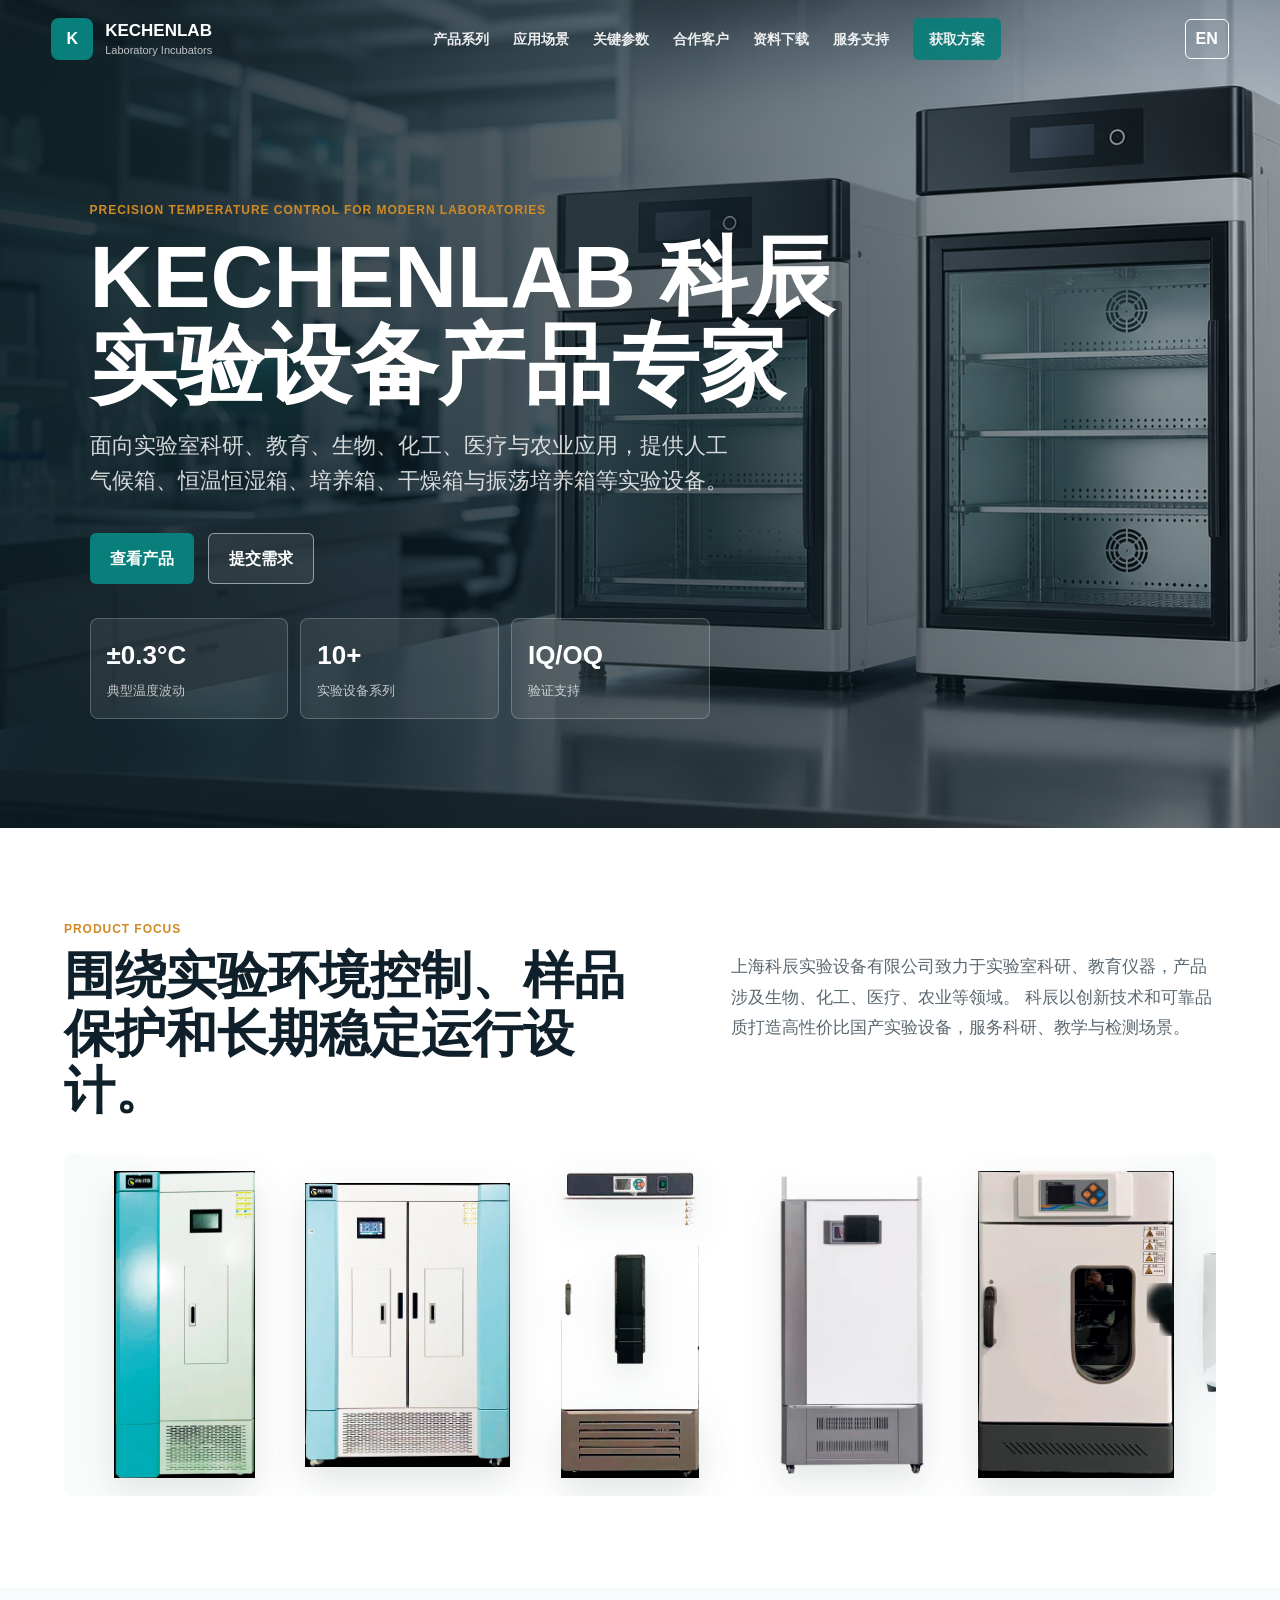
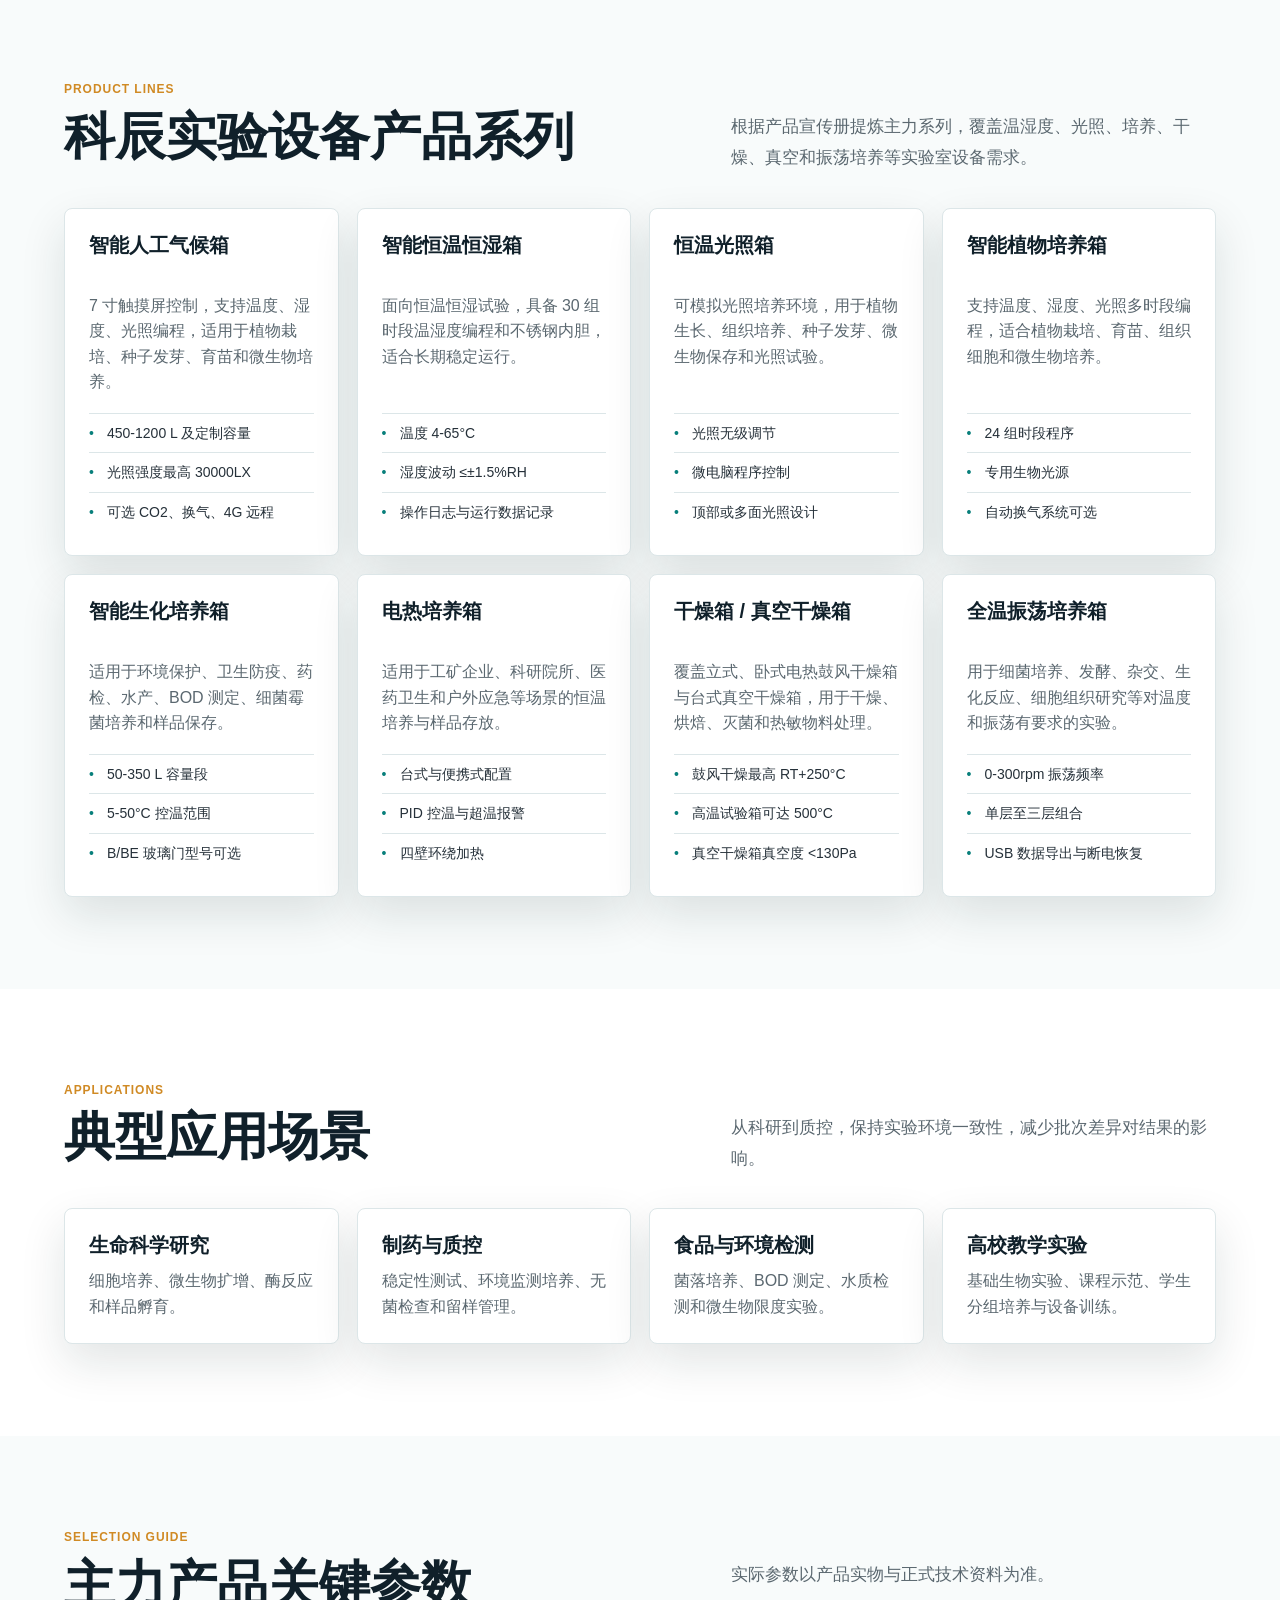
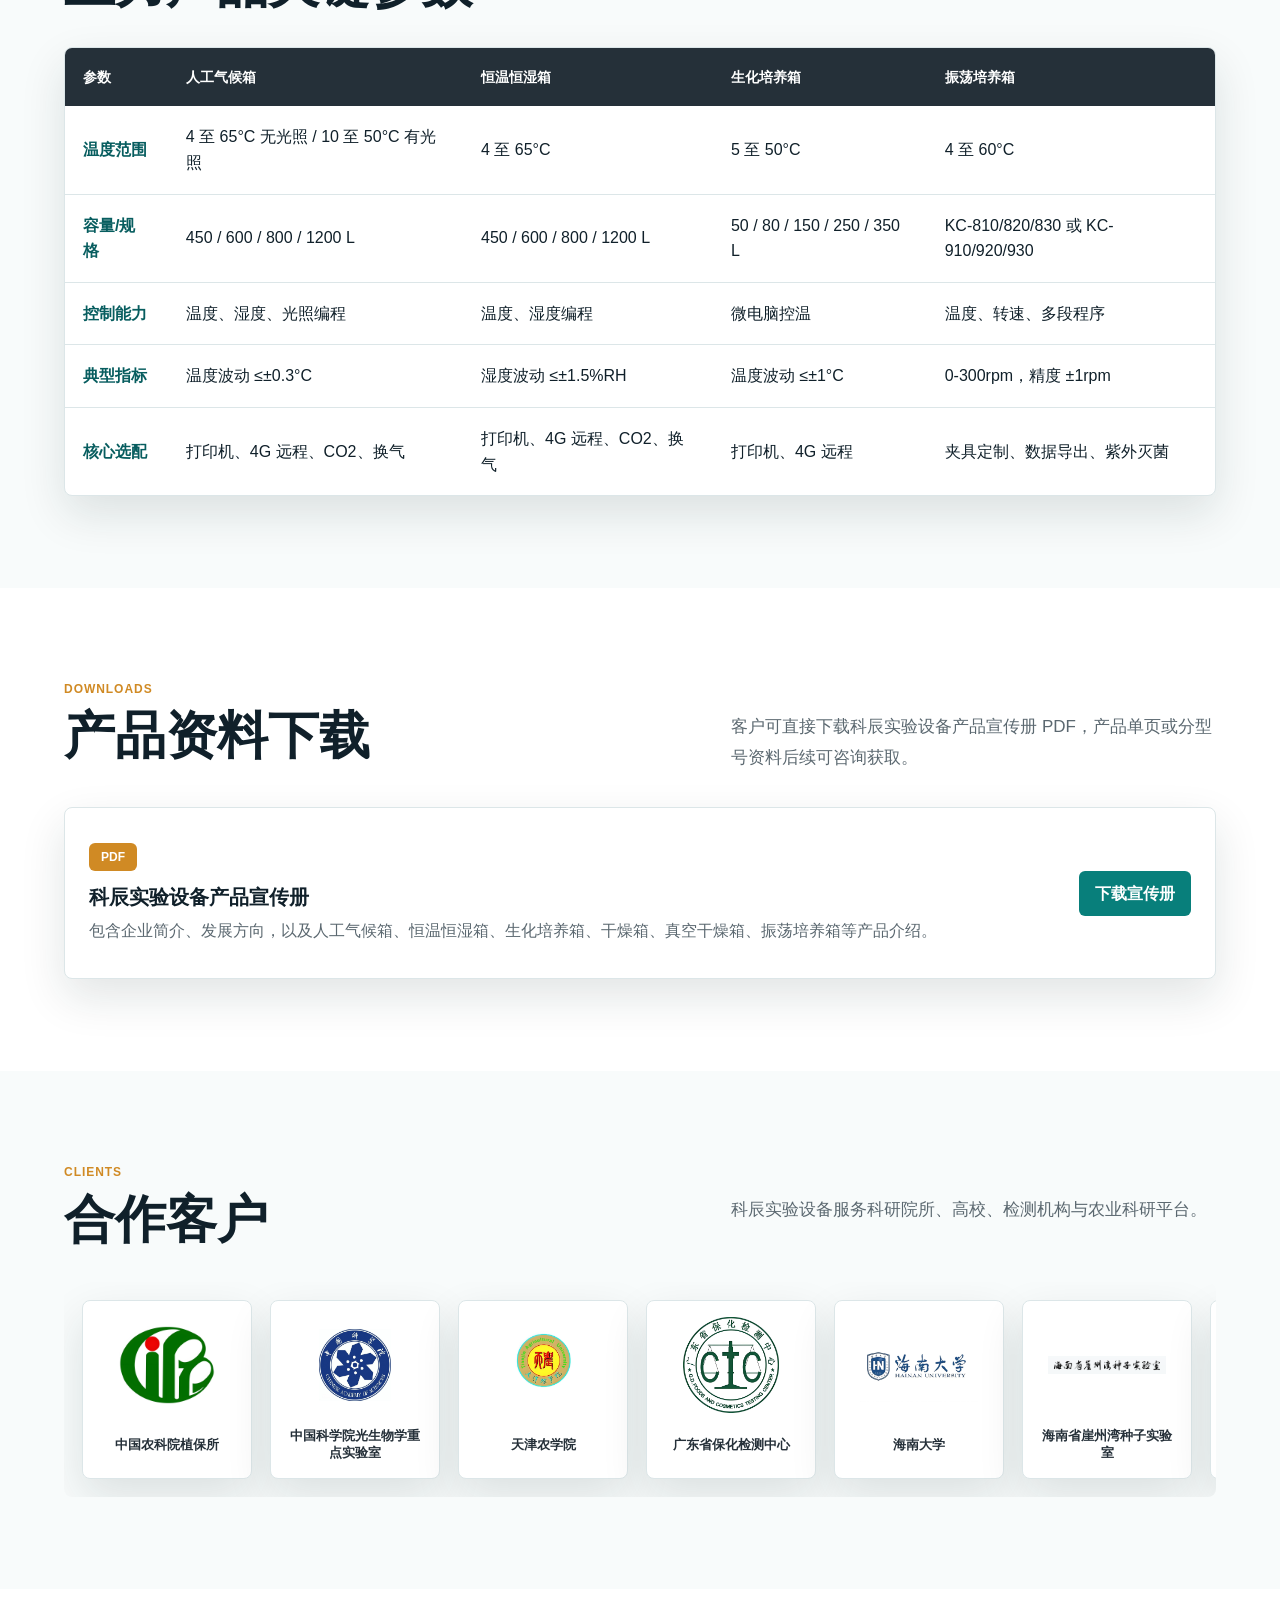
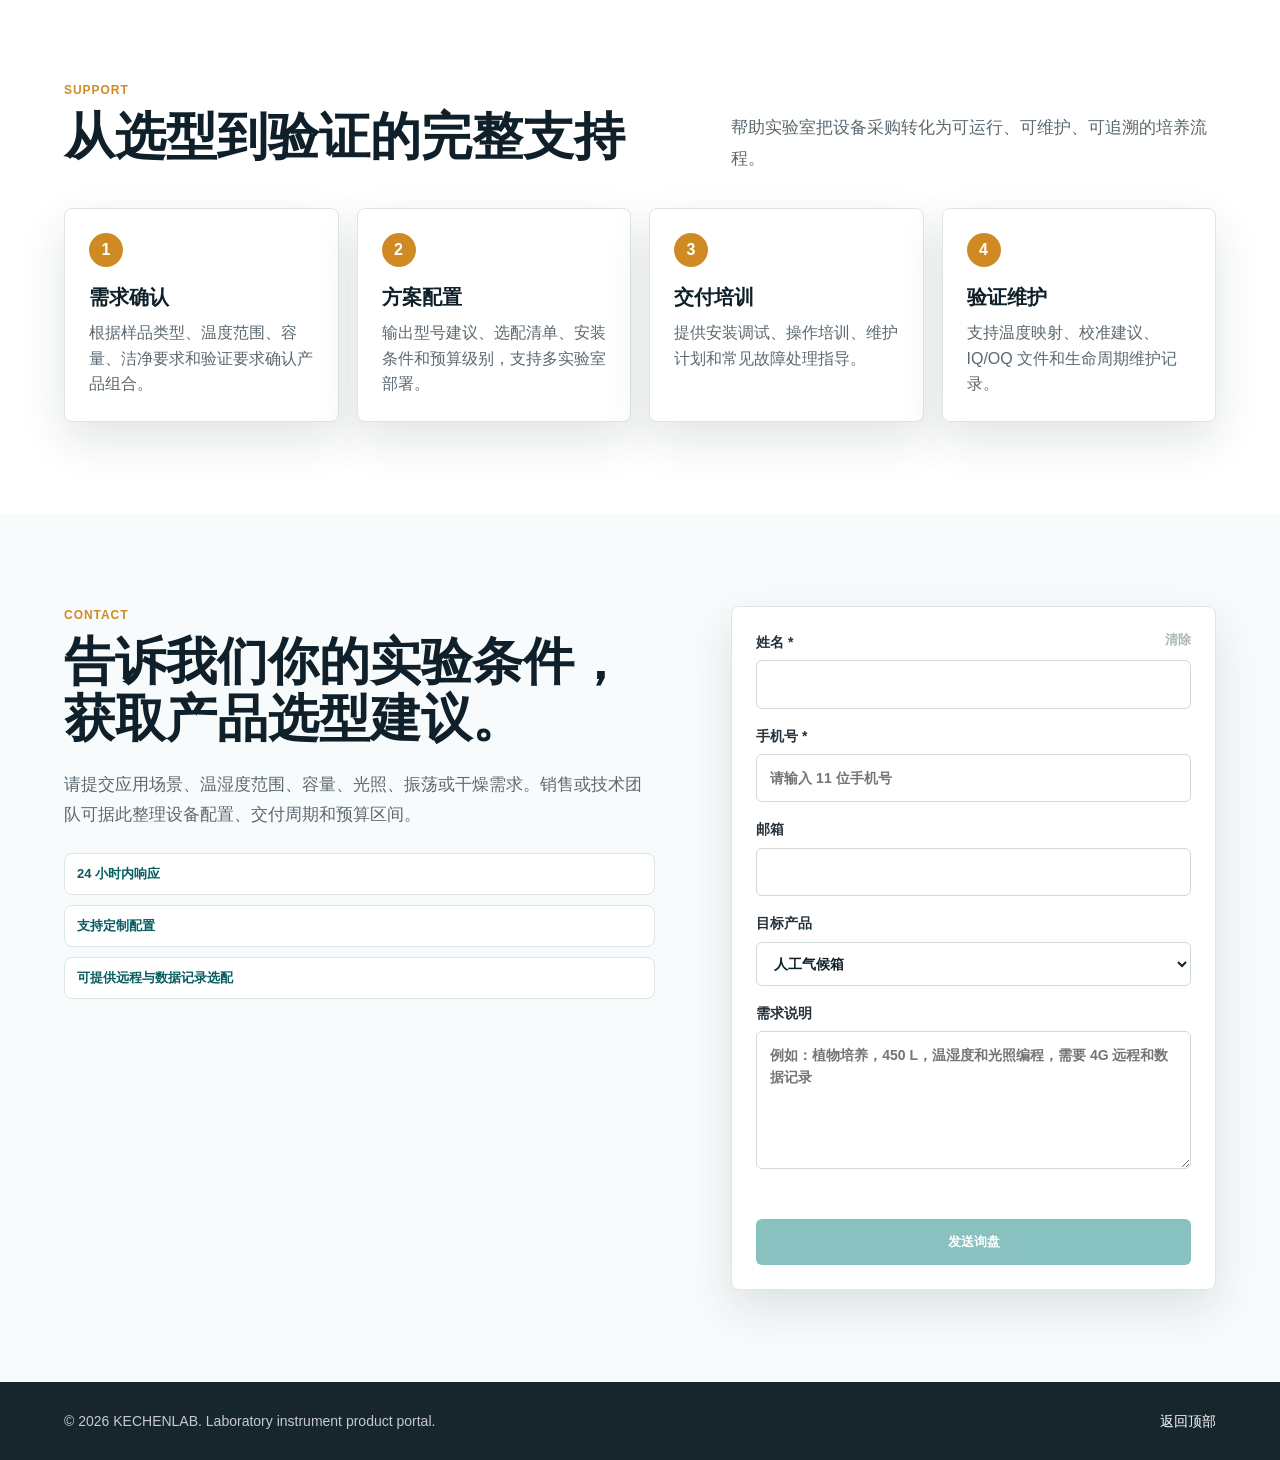
==== index.html @ 009f2d22 "Alternate section backgrounds" ====
<!doctype html>
<html lang="zh-CN">
  <head>
    <meta charset="utf-8">
    <meta name="viewport" content="width=device-width, initial-scale=1">
    <title>KECHENLAB 实验设备产品专家</title>
    <meta
      name="description"
      content="KECHENLAB 实验设备产品专家，展示恒温培养箱、CO2 培养箱、霉菌培养箱、生化培养箱等实验室温控设备。"
    >
    <link rel="stylesheet" href="styles.css?v=20260701-11">
  </head>
  <body>
    <header class="site-header" data-header>
      <a class="brand" href="#top" aria-label="KECHENLAB 首页">
        <span class="brand-mark">K</span>
        <span>
          <strong>KECHENLAB</strong>
          <small>Laboratory Incubators</small>
        </span>
      </a>
      <div class="header-actions">
        <a class="lang-switch" href="en.html" hreflang="en">EN</a>
        <button class="nav-toggle" type="button" aria-label="打开导航" aria-expanded="false" aria-controls="site-nav" data-nav-toggle>
          <span></span>
          <span></span>
          <span></span>
        </button>
      </div>
      <nav class="site-nav" id="site-nav" data-nav>
        <a href="#products">产品系列</a>
        <a href="#applications">应用场景</a>
        <a href="#specs">关键参数</a>
        <a href="#clients">合作客户</a>
        <a href="#downloads">资料下载</a>
        <a href="#service">服务支持</a>
        <a class="nav-cta" href="#contact">获取方案</a>
      </nav>
    </header>

    <main id="top">
      <section class="hero" aria-labelledby="hero-title">
        <img class="hero-image" src="assets/kechenlab-incubator-hero.png" alt="KECHENLAB 实验室培养箱产品展示">
        <div class="hero-overlay"></div>
        <div class="hero-content">
          <p class="eyebrow">Precision temperature control for modern laboratories</p>
          <h1 id="hero-title"><span>KECHENLAB 科辰</span><span>实验设备产品专家</span></h1>
          <p class="hero-copy">
            面向实验室科研、教育、生物、化工、医疗与农业应用，提供人工气候箱、恒温恒湿箱、培养箱、干燥箱与振荡培养箱等实验设备。
          </p>
          <div class="hero-actions">
            <a class="button primary" href="#products">查看产品</a>
            <a class="button secondary" href="#contact">提交需求</a>
          </div>
          <dl class="hero-metrics" aria-label="产品优势">
            <div>
              <dt>±0.3°C</dt>
              <dd>典型温度波动</dd>
            </div>
            <div>
              <dt>10+</dt>
              <dd>实验设备系列</dd>
            </div>
            <div>
              <dt>IQ/OQ</dt>
              <dd>验证支持</dd>
            </div>
          </dl>
        </div>
      </section>

      <section class="band intro">
        <div class="section-heading">
          <div>
            <div class="section-kicker">Product Focus</div>
            <h2>围绕实验环境控制、样品保护和长期稳定运行设计。</h2>
          </div>
          <p>
            上海科辰实验设备有限公司致力于实验室科研、教育仪器，产品涉及生物、化工、医疗、农业等领域。
            科辰以创新技术和可靠品质打造高性价比国产实验设备，服务科研、教学与检测场景。
          </p>
        </div>
        <div class="focus-marquee" aria-label="产品图片自动展示">
          <div class="focus-marquee-track">
            <img src="assets/product-cutouts/product-312.png" alt="科辰实验设备产品图 1">
            <img src="assets/product-cutouts/product-313.png" alt="科辰实验设备产品图 2">
            <img src="assets/product-cutouts/product-314.png" alt="科辰实验设备产品图 3">
            <img src="assets/product-cutouts/product-315.png" alt="科辰实验设备产品图 4">
            <img src="assets/product-cutouts/product-316.png" alt="科辰实验设备产品图 5">
            <img src="assets/product-cutouts/product-317.png" alt="科辰实验设备产品图 6">
            <img src="assets/product-cutouts/product-319.png" alt="科辰实验设备产品图 7">
            <img src="assets/product-cutouts/product-320.png" alt="科辰实验设备产品图 8">
            <img src="assets/product-cutouts/product-321.png" alt="科辰实验设备产品图 9">
            <img src="assets/product-cutouts/product-322.png" alt="科辰实验设备产品图 10">
            <img src="assets/product-cutouts/product-312.png" alt="" aria-hidden="true">
            <img src="assets/product-cutouts/product-313.png" alt="" aria-hidden="true">
            <img src="assets/product-cutouts/product-314.png" alt="" aria-hidden="true">
            <img src="assets/product-cutouts/product-315.png" alt="" aria-hidden="true">
            <img src="assets/product-cutouts/product-316.png" alt="" aria-hidden="true">
            <img src="assets/product-cutouts/product-317.png" alt="" aria-hidden="true">
            <img src="assets/product-cutouts/product-319.png" alt="" aria-hidden="true">
            <img src="assets/product-cutouts/product-320.png" alt="" aria-hidden="true">
            <img src="assets/product-cutouts/product-321.png" alt="" aria-hidden="true">
            <img src="assets/product-cutouts/product-322.png" alt="" aria-hidden="true">
          </div>
        </div>
      </section>

      <section class="section products" id="products" aria-labelledby="products-title">
        <div class="section-heading">
          <div>
            <div class="section-kicker">Product Lines</div>
            <h2 id="products-title">科辰实验设备产品系列</h2>
          </div>
          <p>根据产品宣传册提炼主力系列，覆盖温湿度、光照、培养、干燥、真空和振荡培养等实验室设备需求。</p>
        </div>

        <div class="product-grid">
          <article class="product-card">
            <h3>智能人工气候箱</h3>
            <p>7 寸触摸屏控制，支持温度、湿度、光照编程，适用于植物栽培、种子发芽、育苗和微生物培养。</p>
            <ul>
              <li>450-1200 L 及定制容量</li>
              <li>光照强度最高 30000LX</li>
              <li>可选 CO2、换气、4G 远程</li>
            </ul>
          </article>
          <article class="product-card">
            <h3>智能恒温恒湿箱</h3>
            <p>面向恒温恒湿试验，具备 30 组时段温湿度编程和不锈钢内胆，适合长期稳定运行。</p>
            <ul>
              <li>温度 4-65°C</li>
              <li>湿度波动 ≤±1.5%RH</li>
              <li>操作日志与运行数据记录</li>
            </ul>
          </article>
          <article class="product-card">
            <h3>恒温光照箱</h3>
            <p>可模拟光照培养环境，用于植物生长、组织培养、种子发芽、微生物保存和光照试验。</p>
            <ul>
              <li>光照无级调节</li>
              <li>微电脑程序控制</li>
              <li>顶部或多面光照设计</li>
            </ul>
          </article>
          <article class="product-card">
            <h3>智能植物培养箱</h3>
            <p>支持温度、湿度、光照多时段编程，适合植物栽培、育苗、组织细胞和微生物培养。</p>
            <ul>
              <li>24 组时段程序</li>
              <li>专用生物光源</li>
              <li>自动换气系统可选</li>
            </ul>
          </article>
          <article class="product-card">
            <h3>智能生化培养箱</h3>
            <p>适用于环境保护、卫生防疫、药检、水产、BOD 测定、细菌霉菌培养和样品保存。</p>
            <ul>
              <li>50-350 L 容量段</li>
              <li>5-50°C 控温范围</li>
              <li>B/BE 玻璃门型号可选</li>
            </ul>
          </article>
          <article class="product-card">
            <h3>电热培养箱</h3>
            <p>适用于工矿企业、科研院所、医药卫生和户外应急等场景的恒温培养与样品存放。</p>
            <ul>
              <li>台式与便携式配置</li>
              <li>PID 控温与超温报警</li>
              <li>四壁环绕加热</li>
            </ul>
          </article>
          <article class="product-card">
            <h3>干燥箱 / 真空干燥箱</h3>
            <p>覆盖立式、卧式电热鼓风干燥箱与台式真空干燥箱，用于干燥、烘焙、灭菌和热敏物料处理。</p>
            <ul>
              <li>鼓风干燥最高 RT+250°C</li>
              <li>高温试验箱可达 500°C</li>
              <li>真空干燥箱真空度 &lt;130Pa</li>
            </ul>
          </article>
          <article class="product-card">
            <h3>全温振荡培养箱</h3>
            <p>用于细菌培养、发酵、杂交、生化反应、细胞组织研究等对温度和振荡有要求的实验。</p>
            <ul>
              <li>0-300rpm 振荡频率</li>
              <li>单层至三层组合</li>
              <li>USB 数据导出与断电恢复</li>
            </ul>
          </article>
        </div>
      </section>

      <section class="band" id="applications" aria-labelledby="applications-title">
        <div class="section-heading">
          <div>
            <div class="section-kicker">Applications</div>
            <h2 id="applications-title">典型应用场景</h2>
          </div>
          <p>从科研到质控，保持实验环境一致性，减少批次差异对结果的影响。</p>
        </div>
        <div class="application-grid">
          <article>
            <h3>生命科学研究</h3>
            <p>细胞培养、微生物扩增、酶反应和样品孵育。</p>
          </article>
          <article>
            <h3>制药与质控</h3>
            <p>稳定性测试、环境监测培养、无菌检查和留样管理。</p>
          </article>
          <article>
            <h3>食品与环境检测</h3>
            <p>菌落培养、BOD 测定、水质检测和微生物限度实验。</p>
          </article>
          <article>
            <h3>高校教学实验</h3>
            <p>基础生物实验、课程示范、学生分组培养与设备训练。</p>
          </article>
        </div>
      </section>

      <section class="section specs" id="specs" aria-labelledby="specs-title">
        <div class="section-heading">
          <div>
            <div class="section-kicker">Selection Guide</div>
            <h2 id="specs-title">主力产品关键参数</h2>
          </div>
          <p>实际参数以产品实物与正式技术资料为准。</p>
        </div>
        <div class="spec-table-wrap">
          <p class="table-scroll-hint">左右滑动查看完整参数</p>
          <table class="spec-table">
            <thead>
              <tr>
                <th>参数</th>
                <th>人工气候箱</th>
                <th>恒温恒湿箱</th>
                <th>生化培养箱</th>
                <th>振荡培养箱</th>
              </tr>
            </thead>
            <tbody>
              <tr>
                <th>温度范围</th>
                <td>4 至 65°C 无光照 / 10 至 50°C 有光照</td>
                <td>4 至 65°C</td>
                <td>5 至 50°C</td>
                <td>4 至 60°C</td>
              </tr>
              <tr>
                <th>容量/规格</th>
                <td>450 / 600 / 800 / 1200 L</td>
                <td>450 / 600 / 800 / 1200 L</td>
                <td>50 / 80 / 150 / 250 / 350 L</td>
                <td>KC-810/820/830 或 KC-910/920/930</td>
              </tr>
              <tr>
                <th>控制能力</th>
                <td>温度、湿度、光照编程</td>
                <td>温度、湿度编程</td>
                <td>微电脑控温</td>
                <td>温度、转速、多段程序</td>
              </tr>
              <tr>
                <th>典型指标</th>
                <td>温度波动 ≤±0.3°C</td>
                <td>湿度波动 ≤±1.5%RH</td>
                <td>温度波动 ≤±1°C</td>
                <td>0-300rpm，精度 ±1rpm</td>
              </tr>
              <tr>
                <th>核心选配</th>
                <td>打印机、4G 远程、CO2、换气</td>
                <td>打印机、4G 远程、CO2、换气</td>
                <td>打印机、4G 远程</td>
                <td>夹具定制、数据导出、紫外灭菌</td>
              </tr>
            </tbody>
          </table>
        </div>
      </section>

      <section class="band downloads" id="downloads" aria-labelledby="downloads-title">
        <div class="section-heading">
          <div>
            <div class="section-kicker">Downloads</div>
            <h2 id="downloads-title">产品资料下载</h2>
          </div>
          <p>客户可直接下载科辰实验设备产品宣传册 PDF，产品单页或分型号资料后续可咨询获取。</p>
        </div>
        <div class="download-grid">
          <article class="download-card featured-download">
            <div>
              <span class="download-type">PDF</span>
              <h3>科辰实验设备产品宣传册</h3>
              <p>包含企业简介、发展方向，以及人工气候箱、恒温恒湿箱、生化培养箱、干燥箱、真空干燥箱、振荡培养箱等产品介绍。</p>
            </div>
            <a class="download-link" href="downloads/kechen-product-brochure.pdf" download>下载宣传册</a>
          </article>
        </div>
      </section>

      <section class="section clients" id="clients" aria-labelledby="clients-title">
        <div class="section-heading">
          <div>
            <div class="section-kicker">Clients</div>
            <h2 id="clients-title">合作客户</h2>
          </div>
          <p>科辰实验设备服务科研院所、高校、检测机构与农业科研平台。</p>
        </div>
        <div class="client-marquee">
          <div class="client-marquee-track">
          <article class="client-card">
            <img src="assets/clients/caas-plant-protection.jfif" alt="中国农科院植保所">
            <span>中国农科院植保所</span>
          </article>
          <article class="client-card">
            <img src="assets/clients/cas-photobiology-lab.jfif" alt="中国科学院光生物学重点实验室">
            <span>中国科学院光生物学重点实验室</span>
          </article>
          <article class="client-card">
            <img src="assets/clients/tianjin-agricultural-university.jfif" alt="天津农学院">
            <span>天津农学院</span>
          </article>
          <article class="client-card">
            <img src="assets/clients/guangdong-testing-center.jfif" alt="广东省保化检测中心">
            <span>广东省保化检测中心</span>
          </article>
          <article class="client-card">
            <img src="assets/clients/hainan-university.jfif" alt="海南大学">
            <span>海南大学</span>
          </article>
          <article class="client-card">
            <img src="assets/clients/yazhou-bay-seed-lab.png" alt="海南省崖州湾种子实验室">
            <span>海南省崖州湾种子实验室</span>
          </article>
          <article class="client-card">
            <img src="assets/clients/nwafu.jfif" alt="西北农林科技大学">
            <span>西北农林科技大学</span>
          </article>
          <article class="client-card" aria-hidden="true">
            <img src="assets/clients/caas-plant-protection.jfif" alt="">
            <span>中国农科院植保所</span>
          </article>
          <article class="client-card" aria-hidden="true">
            <img src="assets/clients/cas-photobiology-lab.jfif" alt="">
            <span>中国科学院光生物学重点实验室</span>
          </article>
          <article class="client-card" aria-hidden="true">
            <img src="assets/clients/tianjin-agricultural-university.jfif" alt="">
            <span>天津农学院</span>
          </article>
          <article class="client-card" aria-hidden="true">
            <img src="assets/clients/guangdong-testing-center.jfif" alt="">
            <span>广东省保化检测中心</span>
          </article>
          <article class="client-card" aria-hidden="true">
            <img src="assets/clients/hainan-university.jfif" alt="">
            <span>海南大学</span>
          </article>
          <article class="client-card" aria-hidden="true">
            <img src="assets/clients/yazhou-bay-seed-lab.png" alt="">
            <span>海南省崖州湾种子实验室</span>
          </article>
          <article class="client-card" aria-hidden="true">
            <img src="assets/clients/nwafu.jfif" alt="">
            <span>西北农林科技大学</span>
          </article>
          </div>
        </div>
      </section>

      <section class="band service" id="service" aria-labelledby="service-title">
        <div class="section-heading">
          <div>
            <div class="section-kicker">Support</div>
            <h2 id="service-title">从选型到验证的完整支持</h2>
          </div>
          <p>帮助实验室把设备采购转化为可运行、可维护、可追溯的培养流程。</p>
        </div>
        <div class="timeline">
          <article>
            <span>1</span>
            <h3>需求确认</h3>
            <p>根据样品类型、温度范围、容量、洁净要求和验证要求确认产品组合。</p>
          </article>
          <article>
            <span>2</span>
            <h3>方案配置</h3>
            <p>输出型号建议、选配清单、安装条件和预算级别，支持多实验室部署。</p>
          </article>
          <article>
            <span>3</span>
            <h3>交付培训</h3>
            <p>提供安装调试、操作培训、维护计划和常见故障处理指导。</p>
          </article>
          <article>
            <span>4</span>
            <h3>验证维护</h3>
            <p>支持温度映射、校准建议、IQ/OQ 文件和生命周期维护记录。</p>
          </article>
        </div>
      </section>

      <section class="section contact" id="contact" aria-labelledby="contact-title">
        <div class="contact-inner">
          <div class="contact-copy">
            <div>
              <div class="section-kicker">Contact</div>
              <h2 id="contact-title">告诉我们你的实验条件，获取产品选型建议。</h2>
            </div>
            <p>
              请提交应用场景、温湿度范围、容量、光照、振荡或干燥需求。销售或技术团队可据此整理设备配置、交付周期和预算区间。
            </p>
            <div class="contact-points">
              <span>24 小时内响应</span>
              <span>支持定制配置</span>
              <span>可提供远程与数据记录选配</span>
            </div>
          </div>
          <form class="contact-form" action="api/inquiry.php" method="post" data-inquiry-form>
            <label>
              姓名 *
              <input name="name" autocomplete="name" required data-required-submit>
            </label>
            <label>
              手机号 *
              <input type="tel" name="phone" autocomplete="tel" inputmode="tel" placeholder="请输入 11 位手机号" pattern="^1[3-9]\d{9}$" required data-required-submit>
            </label>
            <label>
              邮箱
              <input type="email" name="email" autocomplete="email" data-email-field>
            </label>
            <label>
              目标产品
              <select name="product">
                <option>人工气候箱</option>
                <option>恒温恒湿箱</option>
                <option>恒温光照箱 / 植物培养箱</option>
                <option>生化培养箱 / 电热培养箱</option>
                <option>干燥箱 / 真空干燥箱</option>
                <option>全温振荡培养箱</option>
                <option>需要协助选型</option>
              </select>
            </label>
            <label>
              需求说明
              <textarea name="message" rows="5" maxlength="200" placeholder="例如：植物培养，450 L，温湿度和光照编程，需要 4G 远程和数据记录"></textarea>
            </label>
            <p class="form-status" data-form-status aria-live="polite"></p>
            <button class="button primary" type="submit" disabled>发送询盘</button>
          </form>
        </div>
      </section>
    </main>

    <footer class="site-footer">
      <p>© 2026 KECHENLAB. Laboratory instrument product portal.</p>
      <a href="#top">返回顶部</a>
    </footer>

    <script src="script.js?v=20260701-11"></script>
  </body>
</html>
---- styles.css ----
:root {
  --ink: #10202a;
  --muted: #5b6870;
  --line: #dce6e8;
  --panel: #ffffff;
  --mist: #eef7f5;
  --teal: #087f7b;
  --teal-dark: #075d5f;
  --amber: #d08a24;
  --graphite: #253039;
  --shadow: 0 18px 45px rgba(15, 40, 45, 0.12);
  font-family: "Inter", "Segoe UI", "Microsoft YaHei", Arial, sans-serif;
}

* {
  box-sizing: border-box;
}

html {
  scroll-behavior: smooth;
}

body {
  margin: 0;
  color: var(--ink);
  background: #f8fbfb;
  line-height: 1.6;
  -webkit-text-size-adjust: 100%;
}

a {
  color: inherit;
  text-decoration: none;
}

code {
  padding: 2px 5px;
  border-radius: 4px;
  background: rgba(8, 127, 123, 0.1);
  color: var(--teal-dark);
  font-family: "Consolas", "SFMono-Regular", monospace;
  font-size: 0.92em;
}

img {
  display: block;
  max-width: 100%;
}

.site-header {
  position: fixed;
  top: 0;
  right: 0;
  left: 0;
  z-index: 20;
  display: flex;
  align-items: center;
  justify-content: space-between;
  gap: 24px;
  padding: 18px clamp(20px, 4vw, 64px);
  color: #fff;
  transition: background 180ms ease, box-shadow 180ms ease, color 180ms ease;
}

.site-header.is-scrolled,
.site-header.is-open {
  color: var(--ink);
  background: rgba(255, 255, 255, 0.95);
  box-shadow: 0 8px 30px rgba(25, 45, 48, 0.1);
  backdrop-filter: blur(14px);
}

.brand {
  display: inline-flex;
  align-items: center;
  gap: 12px;
  min-width: 198px;
}

.brand-mark {
  display: grid;
  width: 42px;
  height: 42px;
  place-items: center;
  border-radius: 8px;
  color: #fff;
  background: var(--teal);
  font-weight: 800;
}

.brand strong,
.brand small {
  display: block;
  line-height: 1.1;
}

.brand strong {
  font-size: 17px;
  letter-spacing: 0;
}

.brand small {
  margin-top: 4px;
  color: currentColor;
  opacity: 0.72;
  font-size: 11px;
}

.site-nav {
  order: 2;
  display: flex;
  align-items: center;
  gap: 24px;
  font-size: 14px;
  font-weight: 650;
}

.site-nav a {
  opacity: 0.9;
}

.site-nav a:hover {
  opacity: 1;
}

.header-actions {
  order: 3;
  display: flex;
  align-items: center;
  gap: 10px;
}

section[id] {
  scroll-margin-top: 86px;
}

.nav-cta {
  padding: 10px 16px;
  border-radius: 6px;
  color: #fff;
  background: var(--teal);
}

.lang-switch {
  display: inline-flex;
  align-items: center;
  justify-content: center;
  min-width: 42px;
  min-height: 34px;
  padding: 6px 10px;
  border: 1px solid currentColor;
  border-radius: 6px;
  font-weight: 850;
}

.nav-toggle {
  display: none;
  width: 42px;
  height: 42px;
  padding: 0;
  border: 1px solid currentColor;
  border-radius: 6px;
  color: inherit;
  background: transparent;
}

.nav-toggle span {
  display: block;
  width: 18px;
  height: 2px;
  margin: 4px auto;
  background: currentColor;
}

.hero {
  position: relative;
  min-height: 92vh;
  display: flex;
  align-items: center;
  overflow: hidden;
  color: #fff;
  background: var(--graphite);
}

.hero-image,
.hero-overlay {
  position: absolute;
  inset: 0;
  width: 100%;
  height: 100%;
}

.hero-image {
  object-fit: cover;
  object-position: center;
}

.hero-overlay {
  background:
    linear-gradient(90deg, rgba(11, 27, 34, 0.88) 0%, rgba(11, 27, 34, 0.68) 40%, rgba(11, 27, 34, 0.16) 100%),
    linear-gradient(0deg, rgba(11, 27, 34, 0.38), rgba(11, 27, 34, 0.08));
}

.hero-content {
  position: relative;
  z-index: 1;
  width: min(760px, calc(100% - 40px));
  margin-left: clamp(20px, 7vw, 96px);
  padding-top: 80px;
  animation: hero-rise 720ms ease-out both;
}

.eyebrow,
.section-kicker {
  color: var(--amber);
  font-size: 12px;
  font-weight: 800;
  letter-spacing: 0.08em;
  text-transform: uppercase;
}

.hero h1 {
  margin: 12px 0 18px;
  font-size: clamp(44px, 6.8vw, 92px);
  line-height: 1.02;
  letter-spacing: 0;
  max-width: 760px;
}

.hero h1 span {
  display: block;
}

html[lang="en"] .hero h1 {
  max-width: 820px;
  font-size: clamp(40px, 5.7vw, 76px);
  line-height: 1.04;
}

html[lang="en"] .hero-actions {
  margin: 26px 0 20px;
}

.hero-copy {
  max-width: 650px;
  margin: 0;
  color: rgba(255, 255, 255, 0.82);
  font-size: clamp(17px, 2vw, 22px);
}

html[lang="en"] .hero-copy {
  max-width: 720px;
}

.hero-actions {
  display: flex;
  flex-wrap: wrap;
  gap: 14px;
  margin: 34px 0;
}

.button {
  display: inline-flex;
  align-items: center;
  justify-content: center;
  min-height: 46px;
  padding: 12px 20px;
  border: 0;
  border-radius: 6px;
  font-weight: 800;
  cursor: pointer;
  transition: transform 180ms ease, box-shadow 180ms ease, background 180ms ease;
}

.button:hover,
.download-link:hover,
.nav-cta:hover {
  transform: translateY(-2px);
  box-shadow: 0 12px 24px rgba(8, 127, 123, 0.22);
}

.button.primary {
  color: #fff;
  background: var(--teal);
}

.button:disabled {
  cursor: not-allowed;
  opacity: 0.48;
  transform: none;
  box-shadow: none;
}

.button:disabled:hover {
  transform: none;
  box-shadow: none;
}

.button.secondary {
  color: #fff;
  border: 1px solid rgba(255, 255, 255, 0.5);
  background: rgba(255, 255, 255, 0.08);
}

.hero-metrics {
  display: grid;
  grid-template-columns: repeat(3, minmax(0, 1fr));
  gap: 12px;
  max-width: 620px;
  margin: 0;
}

.hero-metrics div {
  padding: 16px;
  border: 1px solid rgba(255, 255, 255, 0.22);
  border-radius: 8px;
  background: rgba(255, 255, 255, 0.08);
  backdrop-filter: blur(10px);
}

.hero-metrics dt {
  font-size: 26px;
  font-weight: 850;
}

.hero-metrics dd {
  margin: 4px 0 0;
  color: rgba(255, 255, 255, 0.72);
  font-size: 13px;
}

.section,
.band {
  padding: 92px clamp(20px, 5vw, 72px);
}

.section {
  background: #f8fbfb;
}

.band {
  background: #fff;
}

.section-heading,
.contact-inner {
  display: grid;
  grid-template-columns: minmax(0, 1fr) minmax(320px, 0.82fr);
  gap: clamp(32px, 6vw, 76px);
  max-width: 1180px;
  margin: 0 auto;
  align-items: start;
}

.section-heading h2,
.contact h2 {
  margin: 8px 0 0;
  font-size: clamp(30px, 4vw, 52px);
  line-height: 1.12;
  letter-spacing: 0;
}

.section-heading p,
.contact-copy p {
  margin: 0;
  color: var(--muted);
  font-size: 17px;
  line-height: 1.8;
}

.section-heading > p,
.contact-copy > p {
  align-self: start;
  max-width: 520px;
  padding-top: 32px;
}

.focus-marquee {
  max-width: 1180px;
  margin: 34px auto 0;
  overflow: hidden;
  border-radius: 8px;
  background:
    linear-gradient(90deg, #f8fbfb 0%, rgba(248, 251, 251, 0) 9%, rgba(248, 251, 251, 0) 91%, #f8fbfb 100%);
}

.focus-marquee-track {
  display: flex;
  width: max-content;
  gap: 18px;
  padding: 18px;
  animation: focus-marquee-loop 38s linear infinite;
}

.focus-marquee:hover .focus-marquee-track {
  animation-play-state: paused;
}

.focus-marquee img {
  flex: 0 0 auto;
  width: clamp(150px, 16vw, 220px);
  height: clamp(210px, 24vw, 320px);
  object-fit: contain;
  filter: drop-shadow(0 14px 18px rgba(15, 40, 45, 0.12));
}

@keyframes focus-marquee-loop {
  from {
    transform: translateX(0);
  }

  to {
    transform: translateX(calc(-50% - 9px));
  }
}

@media (prefers-reduced-motion: reduce) {
  .focus-marquee-track {
    animation: none;
    overflow-x: auto;
  }
}

.contact-copy {
  display: grid;
  grid-column: 1;
  gap: 22px;
}

.contact-copy > p {
  max-width: 620px;
  padding-top: 0;
}

.contact-form {
  grid-column: 2;
  grid-row: 1;
}

.product-grid {
  display: grid;
  grid-template-columns: repeat(4, minmax(0, 1fr));
  gap: 18px;
  max-width: 1180px;
  margin: 34px auto 0;
}

.product-card,
.application-grid article,
.timeline article,
.contact-form {
  border: 1px solid var(--line);
  border-radius: 8px;
  background: var(--panel);
  box-shadow: var(--shadow);
  transition: transform 220ms ease, box-shadow 220ms ease, border-color 220ms ease;
}

.product-card:hover,
.application-grid article:hover,
.timeline article:hover,
.download-card:hover {
  transform: translateY(-4px);
  border-color: rgba(8, 127, 123, 0.26);
  box-shadow: 0 24px 52px rgba(15, 40, 45, 0.16);
}

.product-card {
  display: flex;
  flex-direction: column;
  height: 100%;
  padding: 24px;
}

.product-card h3,
.application-grid h3,
.timeline h3 {
  margin: 0 0 10px;
  font-size: 20px;
  line-height: 1.25;
}

.timeline h3 {
  margin: 18px 0 10px;
}

.product-card h3 {
  min-height: 50px;
}

html[lang="en"] .product-card h3 {
  min-height: 54px;
}

.product-card p,
.application-grid p,
.timeline p {
  margin: 0;
  color: var(--muted);
}

.timeline p {
  margin-top: 2px;
}

html[lang="en"] .product-card p {
  min-height: 104px;
}

.product-card ul {
  margin: auto 0 0;
  padding: 18px 0 0;
  list-style: none;
}

.product-card li {
  position: relative;
  padding: 8px 0 8px 18px;
  border-top: 1px solid var(--line);
  color: var(--graphite);
  font-size: 14px;
}

.product-card li::before {
  position: absolute;
  left: 0;
  color: var(--teal);
  content: "•";
}

.application-grid,
.timeline,
.download-grid {
  display: grid;
  grid-template-columns: repeat(4, minmax(0, 1fr));
  gap: 18px;
  max-width: 1180px;
  margin: 34px auto 0;
}

.application-grid article,
.timeline article {
  padding: 24px;
}

.download-grid {
  grid-template-columns: repeat(2, minmax(0, 1fr));
}

.featured-download {
  grid-column: 1 / -1;
}

.download-card {
  display: flex;
  align-items: center;
  justify-content: space-between;
  gap: 20px;
  min-height: 172px;
  padding: 24px;
  border: 1px solid var(--line);
  border-radius: 8px;
  background: #fff;
  box-shadow: var(--shadow);
}

.download-type {
  display: inline-flex;
  align-items: center;
  justify-content: center;
  min-width: 48px;
  min-height: 28px;
  padding: 4px 8px;
  border-radius: 6px;
  color: #fff;
  background: var(--amber);
  font-size: 12px;
  font-weight: 850;
}

.download-card h3 {
  margin: 14px 0 8px;
  font-size: 20px;
  line-height: 1.25;
}

.download-card p {
  margin: 0;
  color: var(--muted);
}

.download-link {
  flex: 0 0 auto;
  display: inline-flex;
  align-items: center;
  justify-content: center;
  min-height: 42px;
  padding: 10px 16px;
  border-radius: 6px;
  color: #fff;
  background: var(--teal);
  font-weight: 800;
  transition: transform 180ms ease, box-shadow 180ms ease, background 180ms ease;
}

.client-marquee {
  max-width: 1180px;
  margin: 34px auto 0;
  overflow: hidden;
  border-radius: 8px;
}

.client-marquee-track {
  display: flex;
  width: max-content;
  gap: 18px;
  padding: 18px;
  animation: client-marquee-loop 42s linear infinite;
}

.client-marquee:hover .client-marquee-track {
  animation-play-state: paused;
}

.client-card {
  flex: 0 0 170px;
  display: grid;
  grid-template-rows: 96px auto;
  gap: 14px;
  align-items: center;
  min-height: 158px;
  padding: 16px;
  border: 1px solid var(--line);
  border-radius: 8px;
  background: #fff;
  box-shadow: var(--shadow);
}

.client-card img {
  width: 100%;
  height: 96px;
  max-width: 118px;
  margin: 0 auto;
  object-fit: contain;
}

.client-card span {
  color: var(--graphite);
  font-size: 13px;
  font-weight: 800;
  line-height: 1.35;
  text-align: center;
}

@keyframes client-marquee-loop {
  from {
    transform: translateX(0);
  }

  to {
    transform: translateX(calc(-50% - 9px));
  }
}

.reveal {
  opacity: 0;
  transform: translateY(22px);
  transition: opacity 620ms ease, transform 620ms ease;
  transition-delay: var(--reveal-delay, 0ms);
}

.reveal.is-visible {
  opacity: 1;
  transform: translateY(0);
}

@keyframes hero-rise {
  from {
    opacity: 0;
    transform: translateY(18px);
  }

  to {
    opacity: 1;
    transform: translateY(0);
  }
}

.spec-table-wrap {
  max-width: 1180px;
  margin: 34px auto 0;
  overflow-x: auto;
  -webkit-overflow-scrolling: touch;
  border: 1px solid var(--line);
  border-radius: 8px;
  background: #fff;
  box-shadow: var(--shadow);
}

.table-scroll-hint {
  display: none;
  margin: 0;
  padding: 12px 16px;
  border-bottom: 1px solid var(--line);
  color: var(--muted);
  font-size: 13px;
}

.spec-table {
  width: 100%;
  min-width: 780px;
  border-collapse: collapse;
}

.spec-table th,
.spec-table td {
  padding: 18px;
  border-bottom: 1px solid var(--line);
  text-align: left;
}

.spec-table thead th {
  color: #fff;
  background: var(--graphite);
  font-size: 14px;
}

.spec-table tbody th {
  color: var(--teal-dark);
}

.spec-table tr:last-child th,
.spec-table tr:last-child td {
  border-bottom: 0;
}

.timeline article {
  position: relative;
}

.timeline span {
  display: grid;
  width: 34px;
  height: 34px;
  place-items: center;
  border-radius: 50%;
  color: #fff;
  background: var(--amber);
  font-weight: 850;
}

.contact-points {
  display: grid;
  grid-template-columns: 1fr;
  gap: 10px;
  margin-top: 0;
}

.contact-points span {
  display: flex;
  align-items: center;
  justify-content: flex-start;
  min-width: 0;
  min-height: 42px;
  padding: 8px 12px;
  border: 1px solid var(--line);
  border-radius: 8px;
  color: var(--teal-dark);
  background: #fff;
  font-size: 13px;
  font-weight: 750;
  line-height: 1.35;
  text-align: left;
  overflow-wrap: anywhere;
}

.contact-form {
  position: relative;
  display: grid;
  gap: 16px;
  padding: 24px;
}

.contact-form label {
  display: grid;
  gap: 7px;
  color: var(--graphite);
  font-size: 14px;
  font-weight: 750;
}

.contact-form input,
.contact-form select,
.contact-form textarea {
  width: 100%;
  border: 1px solid #cdd9dc;
  border-radius: 6px;
  padding: 12px 13px;
  color: var(--ink);
  background: #fff;
  font: inherit;
}

.form-clear {
  position: absolute;
  top: 24px;
  right: 24px;
  padding: 2px 0;
  border: 0;
  color: var(--teal);
  background: transparent;
  font: inherit;
  font-size: 13px;
  font-weight: 850;
  line-height: 1;
}

.form-clear:disabled {
  color: #aab7ba;
  cursor: default;
}

.contact-form textarea {
  resize: vertical;
}

.form-status {
  min-height: 22px;
  margin: -4px 0 0;
  color: var(--muted);
  font-size: 13px;
  line-height: 1.45;
}

.form-status[data-status="success"] {
  color: var(--teal-dark);
}

.form-status[data-status="error"] {
  color: #a33120;
}

.form-status[data-status="info"] {
  color: var(--graphite);
}

.site-footer {
  display: flex;
  justify-content: space-between;
  gap: 16px;
  padding: 28px clamp(20px, 5vw, 72px);
  color: rgba(255, 255, 255, 0.76);
  background: #17252c;
  font-size: 14px;
}

.site-footer p {
  margin: 0;
}

.site-footer a {
  color: #fff;
}

@media (max-width: 980px) {
  .site-header {
    gap: 14px;
  }

  .brand {
    min-width: 0;
  }

  .brand > span:last-child {
    min-width: 0;
  }

  .nav-toggle {
    display: block;
  }

  .site-nav {
    position: fixed;
    top: 78px;
    right: 20px;
    left: 20px;
    display: none;
    flex-direction: column;
    align-items: stretch;
    gap: 0;
    padding: 12px;
    border: 1px solid var(--line);
    border-radius: 8px;
    color: var(--ink);
    background: #fff;
    box-shadow: var(--shadow);
  }

  .site-nav.is-open {
    display: flex;
  }

  .site-nav a {
    padding: 12px;
  }

  .nav-cta {
    text-align: center;
  }

  .hero {
    min-height: 820px;
    align-items: flex-end;
  }

  .hero-image {
    object-position: 64% center;
  }

  .hero-overlay {
    background:
      linear-gradient(0deg, rgba(11, 27, 34, 0.95) 0%, rgba(11, 27, 34, 0.72) 46%, rgba(11, 27, 34, 0.18) 100%),
      linear-gradient(90deg, rgba(11, 27, 34, 0.35), rgba(11, 27, 34, 0.08));
  }

  .hero-content {
    margin: 0 auto;
    padding: 120px 0 54px;
  }

  .section-heading,
  .contact-inner {
    grid-template-columns: 1fr;
  }

  .product-grid,
  .application-grid,
  .timeline,
  .download-grid {
    grid-template-columns: repeat(2, minmax(0, 1fr));
  }
}

@media (max-width: 620px) {
  section[id] {
    scroll-margin-top: 74px;
  }

  .site-header {
    padding: 12px 16px;
  }

  .brand {
    min-width: 0;
    gap: 10px;
  }

  .brand-mark {
    width: 36px;
    height: 36px;
  }

  .brand strong {
    font-size: 15px;
  }

  .brand small {
    display: none;
  }

  .site-nav {
    top: 66px;
    right: 12px;
    left: 12px;
    max-height: calc(100dvh - 82px);
    overflow-y: auto;
  }

  .site-nav a {
    min-height: 46px;
  }

  .hero {
    min-height: 100dvh;
    align-items: flex-end;
  }

  .hero-image {
    object-position: 70% center;
  }

  .hero-content {
    width: calc(100% - 32px);
    padding: 118px 0 34px;
  }

  .hero h1 {
    margin-bottom: 14px;
    font-size: 36px;
    line-height: 1.08;
  }

  html[lang="en"] .hero h1 {
    font-size: 32px;
    line-height: 1.08;
  }

  .eyebrow,
  .section-kicker {
    font-size: 11px;
    letter-spacing: 0.05em;
  }

  .hero-copy {
    font-size: 16px;
  }

  .hero-actions {
    gap: 10px;
    margin: 24px 0;
  }

  html[lang="en"] .hero-actions {
    margin: 18px 0 16px;
  }

  .hero-actions,
  .button {
    width: 100%;
  }

  .hero-metrics {
    gap: 8px;
  }

  .hero-metrics div {
    padding: 12px;
  }

  .hero-metrics dt {
    font-size: 22px;
  }

  .hero-metrics dd {
    font-size: 12px;
  }

  .product-grid,
  .application-grid,
  .timeline,
  .download-grid {
    grid-template-columns: 1fr;
  }

  .client-marquee-track {
    gap: 12px;
    padding: 0 16px 10px;
    animation-duration: 30s;
  }

  .client-marquee {
    margin-right: -16px;
    margin-left: -16px;
  }

  .section,
  .band {
    padding: 58px 16px;
  }

  .section-heading h2,
  .contact h2 {
    font-size: 28px;
  }

  .section-heading p,
  .contact-copy p {
    font-size: 16px;
  }

  .section-heading > p,
  .contact-copy > p {
    align-self: start;
    max-width: none;
  }

  .contact-copy,
  .contact-form {
    grid-column: auto;
    grid-row: auto;
  }

  .product-grid,
  .application-grid,
  .timeline,
  .download-grid,
  .client-marquee {
    gap: 14px;
    margin-top: 24px;
  }

  .product-card,
  .application-grid article,
  .timeline article,
  .download-card,
  .contact-form {
    box-shadow: 0 12px 26px rgba(15, 40, 45, 0.09);
  }

  .product-card,
  .application-grid article,
  .timeline article,
  .download-card {
    padding: 20px;
  }

  .product-card h3 {
    min-height: 0;
  }

  html[lang="en"] .product-card h3,
  html[lang="en"] .product-card p {
    min-height: 0;
  }

  .download-card {
    align-items: stretch;
    flex-direction: column;
    min-height: 0;
  }

  .download-link {
    width: 100%;
  }

  .client-card {
    flex: 0 0 168px;
    grid-template-columns: 1fr;
    grid-template-rows: minmax(104px, 1fr) auto;
    min-height: 178px;
    padding: 16px;
    scroll-snap-align: start;
  }

  .client-card img {
    height: 104px;
    max-width: 138px;
  }

  .client-card span {
    text-align: center;
  }

  .table-scroll-hint {
    display: block;
  }

  .spec-table {
    min-width: 660px;
  }

  .spec-table th,
  .spec-table td {
    padding: 14px;
    font-size: 14px;
  }

  .contact-points {
    grid-template-columns: 1fr;
    gap: 8px;
  }

  .contact-points span {
    max-width: 100%;
  }

  .contact-form {
    padding: 18px;
  }

  .contact-form input,
  .contact-form select,
  .contact-form textarea {
    min-height: 46px;
    font-size: 16px;
  }

  .site-footer {
    flex-direction: column;
  }
}

@media (prefers-reduced-motion: reduce) {
  *,
  *::before,
  *::after {
    scroll-behavior: auto !important;
    animation-duration: 1ms !important;
    animation-iteration-count: 1 !important;
    transition-duration: 1ms !important;
  }

  .reveal {
    opacity: 1;
    transform: none;
  }
}

@media (max-width: 390px) {
  .hero h1 {
    font-size: 32px;
  }

  .hero-metrics {
    grid-template-columns: 1fr;
  }

  .hero-metrics div {
    display: flex;
    align-items: baseline;
    justify-content: space-between;
    gap: 12px;
  }

  .hero-metrics dd {
    margin-top: 0;
    text-align: right;
  }

  .section-heading h2,
  .contact h2 {
    font-size: 25px;
  }
}
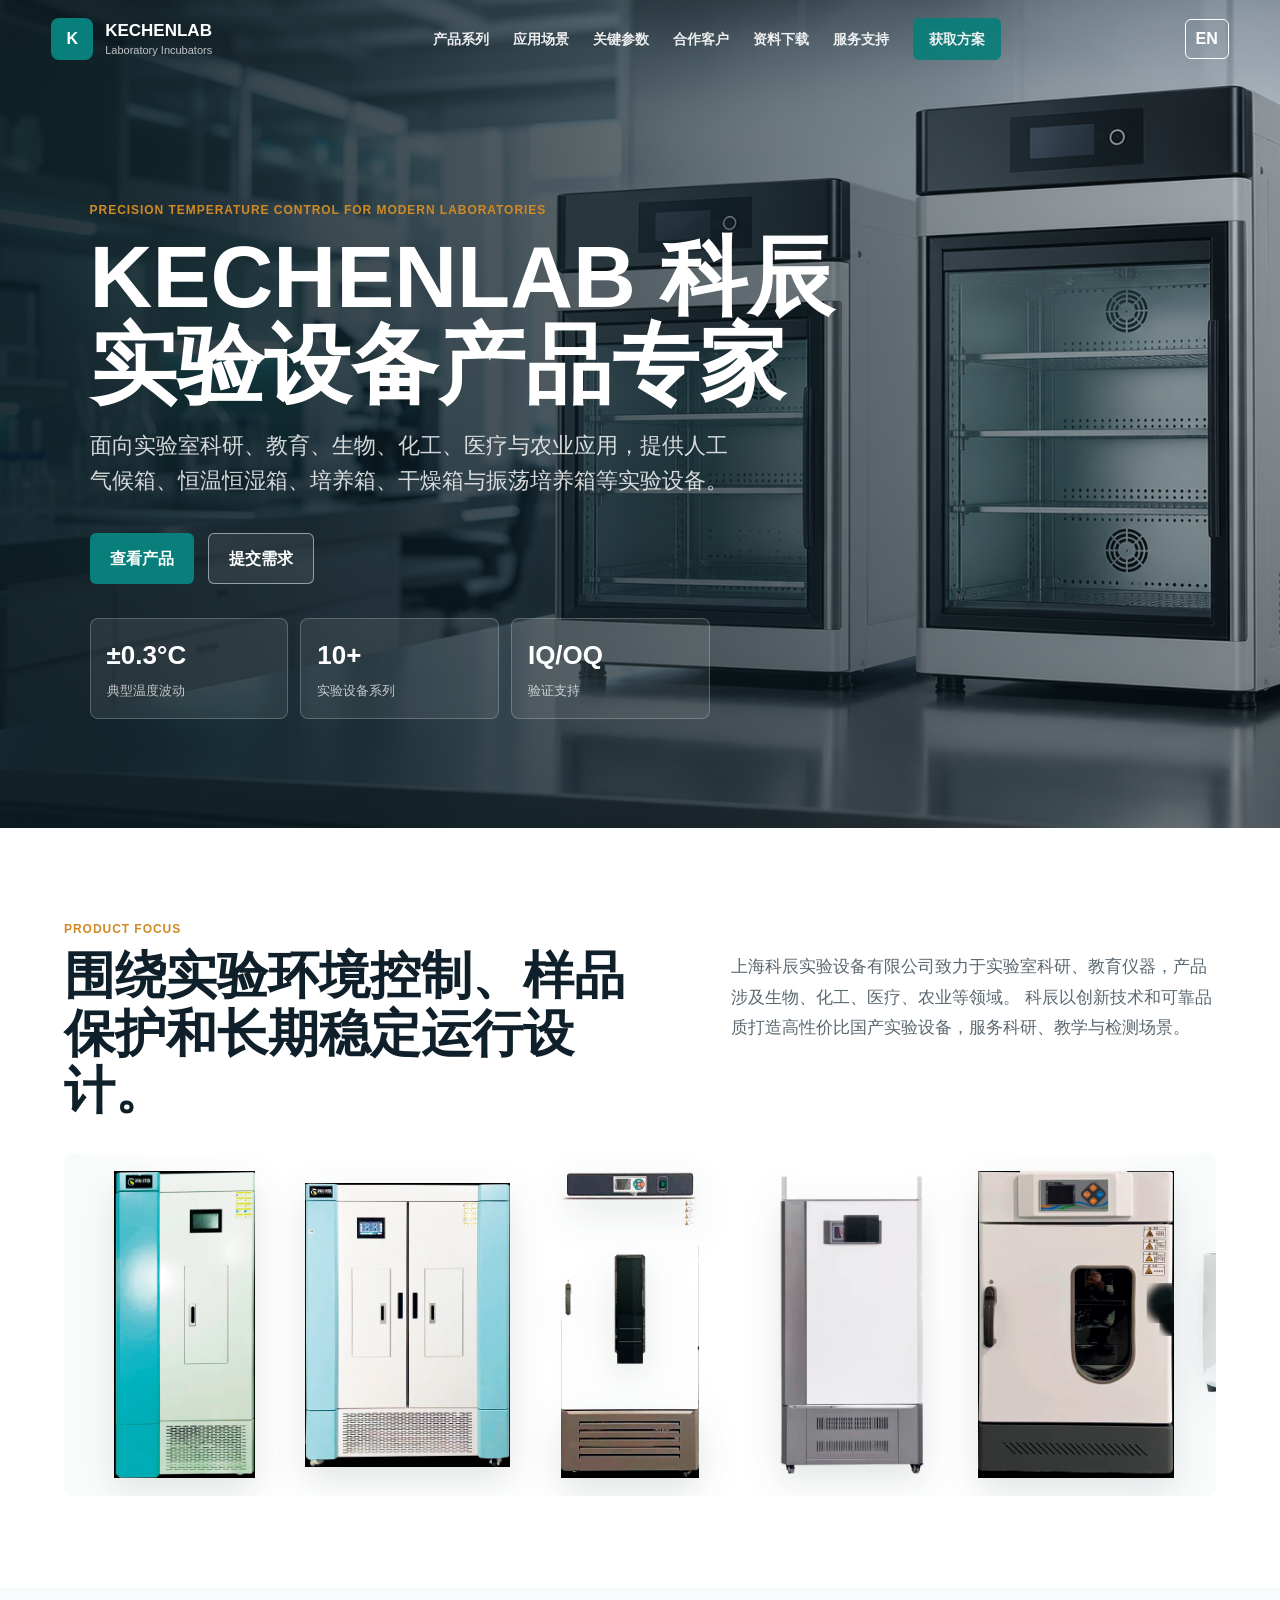
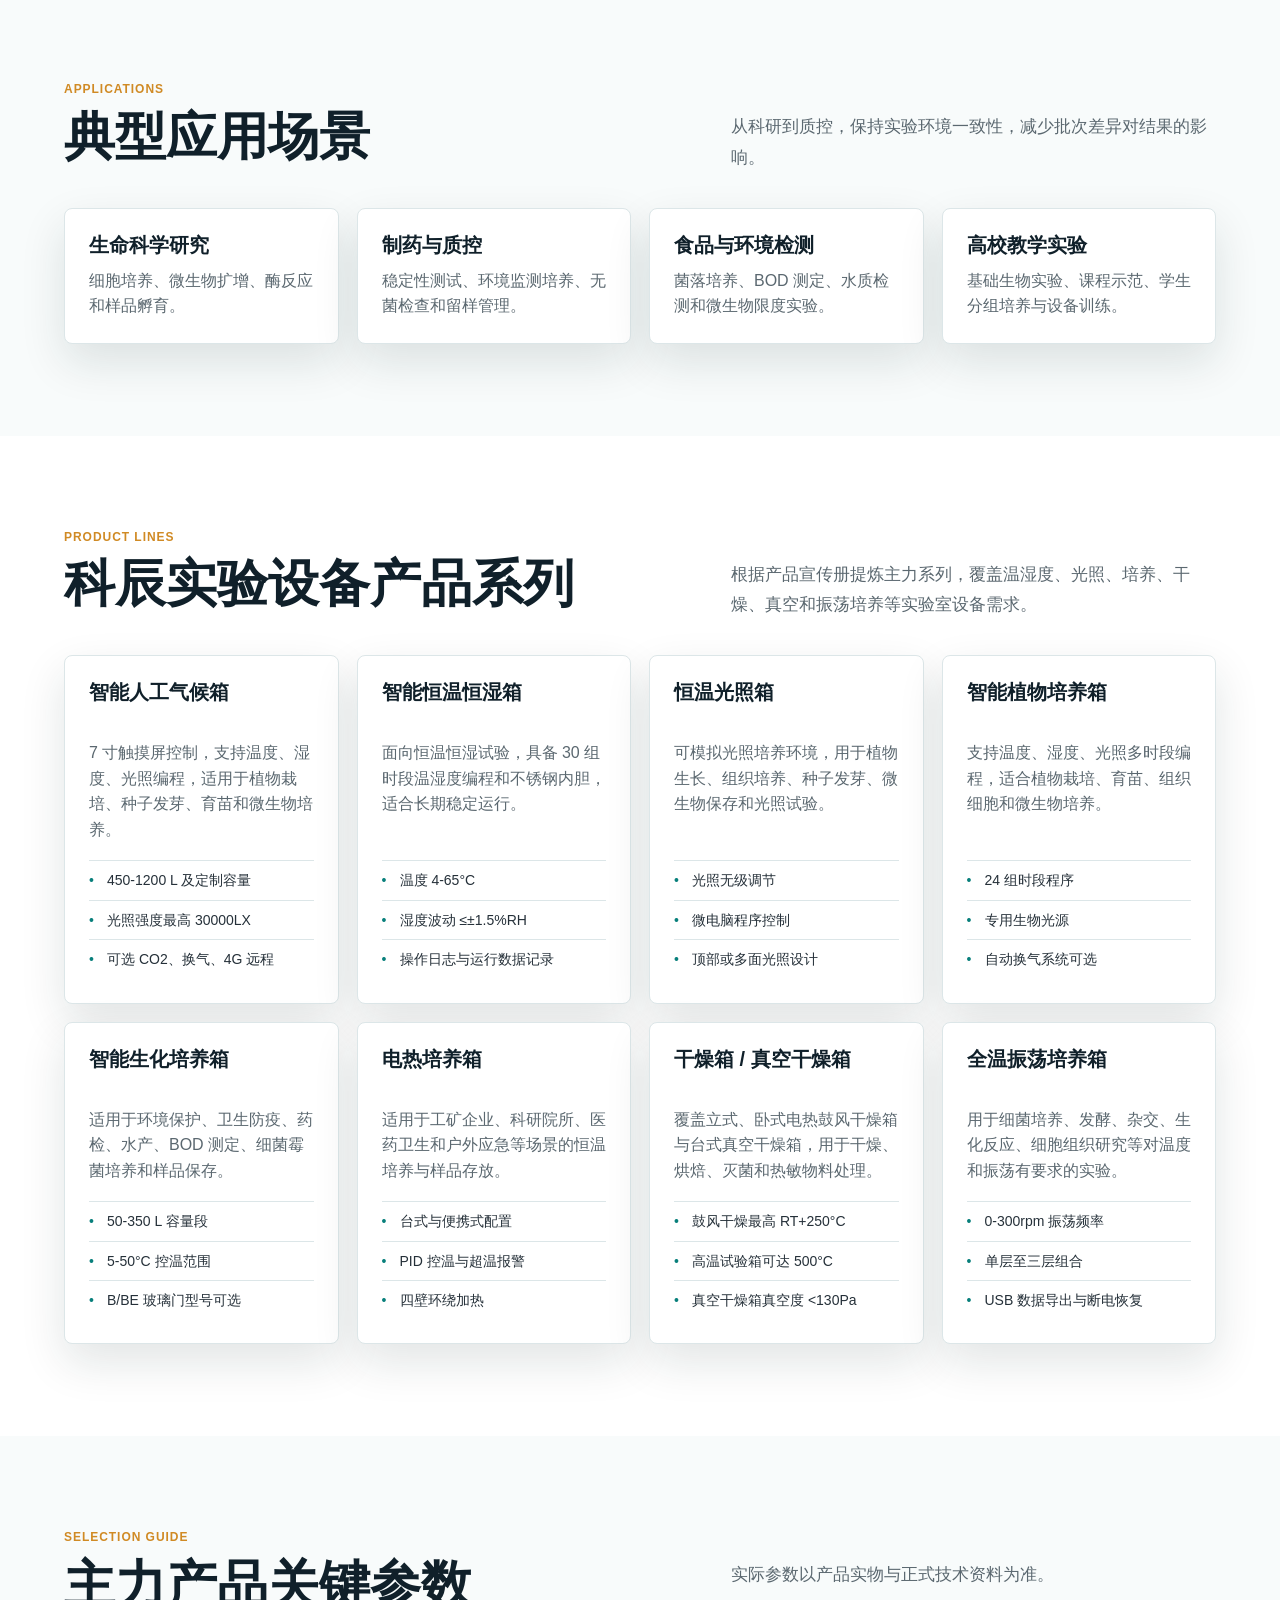
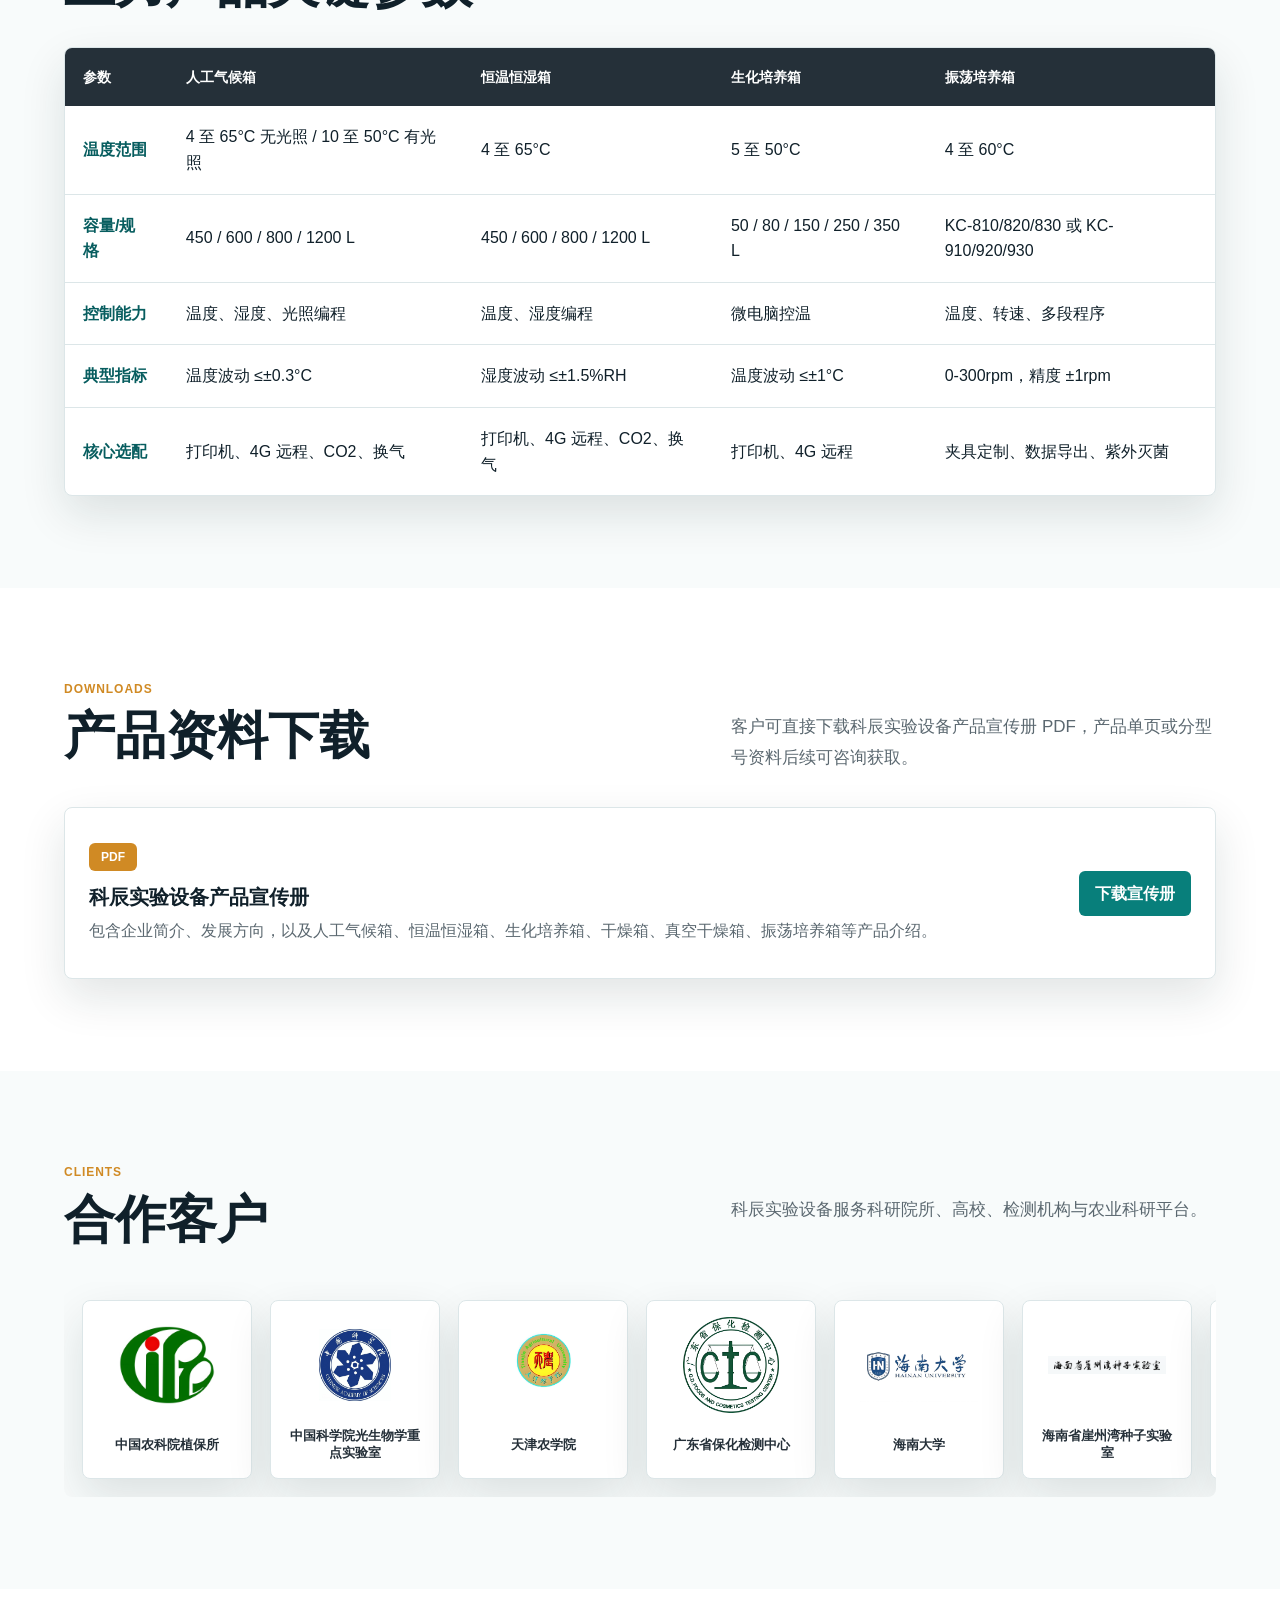
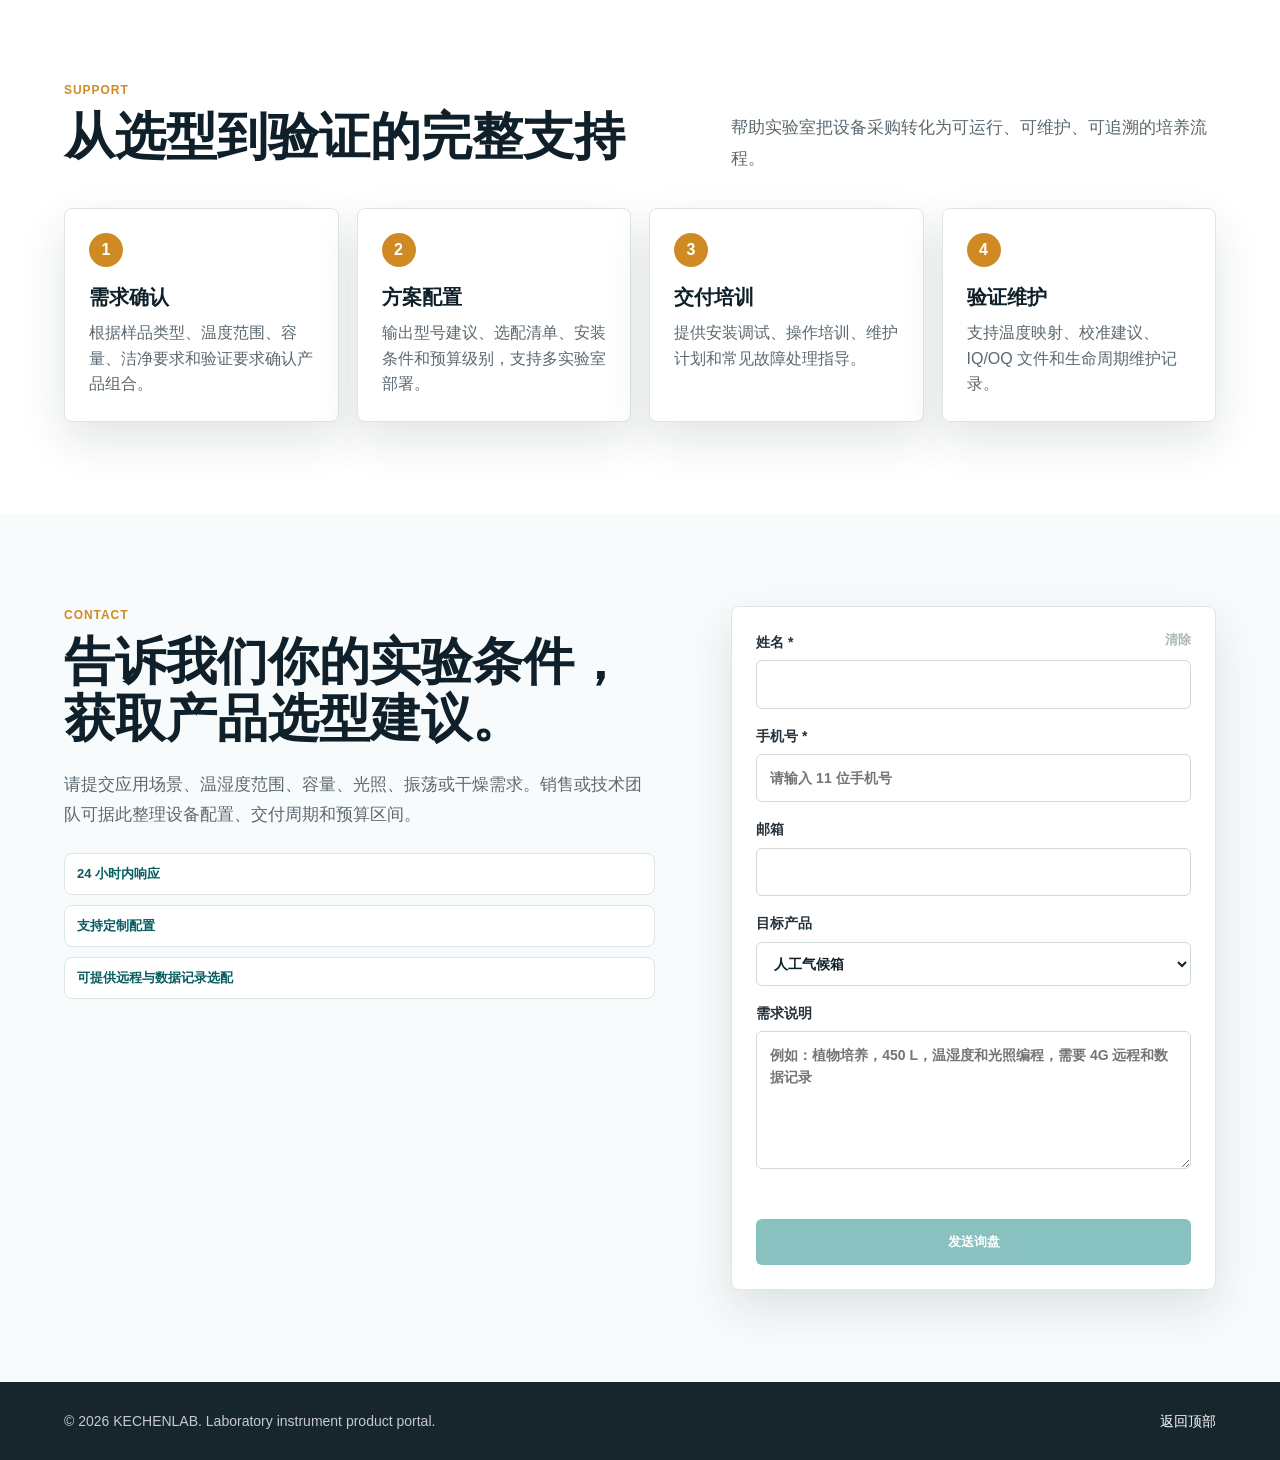
==== commit bc932381: "Swap applications and product sections" ====
--- a/index.html
+++ b/index.html
@@ -106,7 +106,35 @@
         </div>
       </section>
 
-      <section class="section products" id="products" aria-labelledby="products-title">
+      <section class="section" id="applications" aria-labelledby="applications-title">
+        <div class="section-heading">
+          <div>
+            <div class="section-kicker">Applications</div>
+            <h2 id="applications-title">典型应用场景</h2>
+          </div>
+          <p>从科研到质控，保持实验环境一致性，减少批次差异对结果的影响。</p>
+        </div>
+        <div class="application-grid">
+          <article>
+            <h3>生命科学研究</h3>
+            <p>细胞培养、微生物扩增、酶反应和样品孵育。</p>
+          </article>
+          <article>
+            <h3>制药与质控</h3>
+            <p>稳定性测试、环境监测培养、无菌检查和留样管理。</p>
+          </article>
+          <article>
+            <h3>食品与环境检测</h3>
+            <p>菌落培养、BOD 测定、水质检测和微生物限度实验。</p>
+          </article>
+          <article>
+            <h3>高校教学实验</h3>
+            <p>基础生物实验、课程示范、学生分组培养与设备训练。</p>
+          </article>
+        </div>
+      </section>
+
+      <section class="band products" id="products" aria-labelledby="products-title">
         <div class="section-heading">
           <div>
             <div class="section-kicker">Product Lines</div>
@@ -187,34 +215,6 @@
               <li>单层至三层组合</li>
               <li>USB 数据导出与断电恢复</li>
             </ul>
-          </article>
-        </div>
-      </section>
-
-      <section class="band" id="applications" aria-labelledby="applications-title">
-        <div class="section-heading">
-          <div>
-            <div class="section-kicker">Applications</div>
-            <h2 id="applications-title">典型应用场景</h2>
-          </div>
-          <p>从科研到质控，保持实验环境一致性，减少批次差异对结果的影响。</p>
-        </div>
-        <div class="application-grid">
-          <article>
-            <h3>生命科学研究</h3>
-            <p>细胞培养、微生物扩增、酶反应和样品孵育。</p>
-          </article>
-          <article>
-            <h3>制药与质控</h3>
-            <p>稳定性测试、环境监测培养、无菌检查和留样管理。</p>
-          </article>
-          <article>
-            <h3>食品与环境检测</h3>
-            <p>菌落培养、BOD 测定、水质检测和微生物限度实验。</p>
-          </article>
-          <article>
-            <h3>高校教学实验</h3>
-            <p>基础生物实验、课程示范、学生分组培养与设备训练。</p>
           </article>
         </div>
       </section>
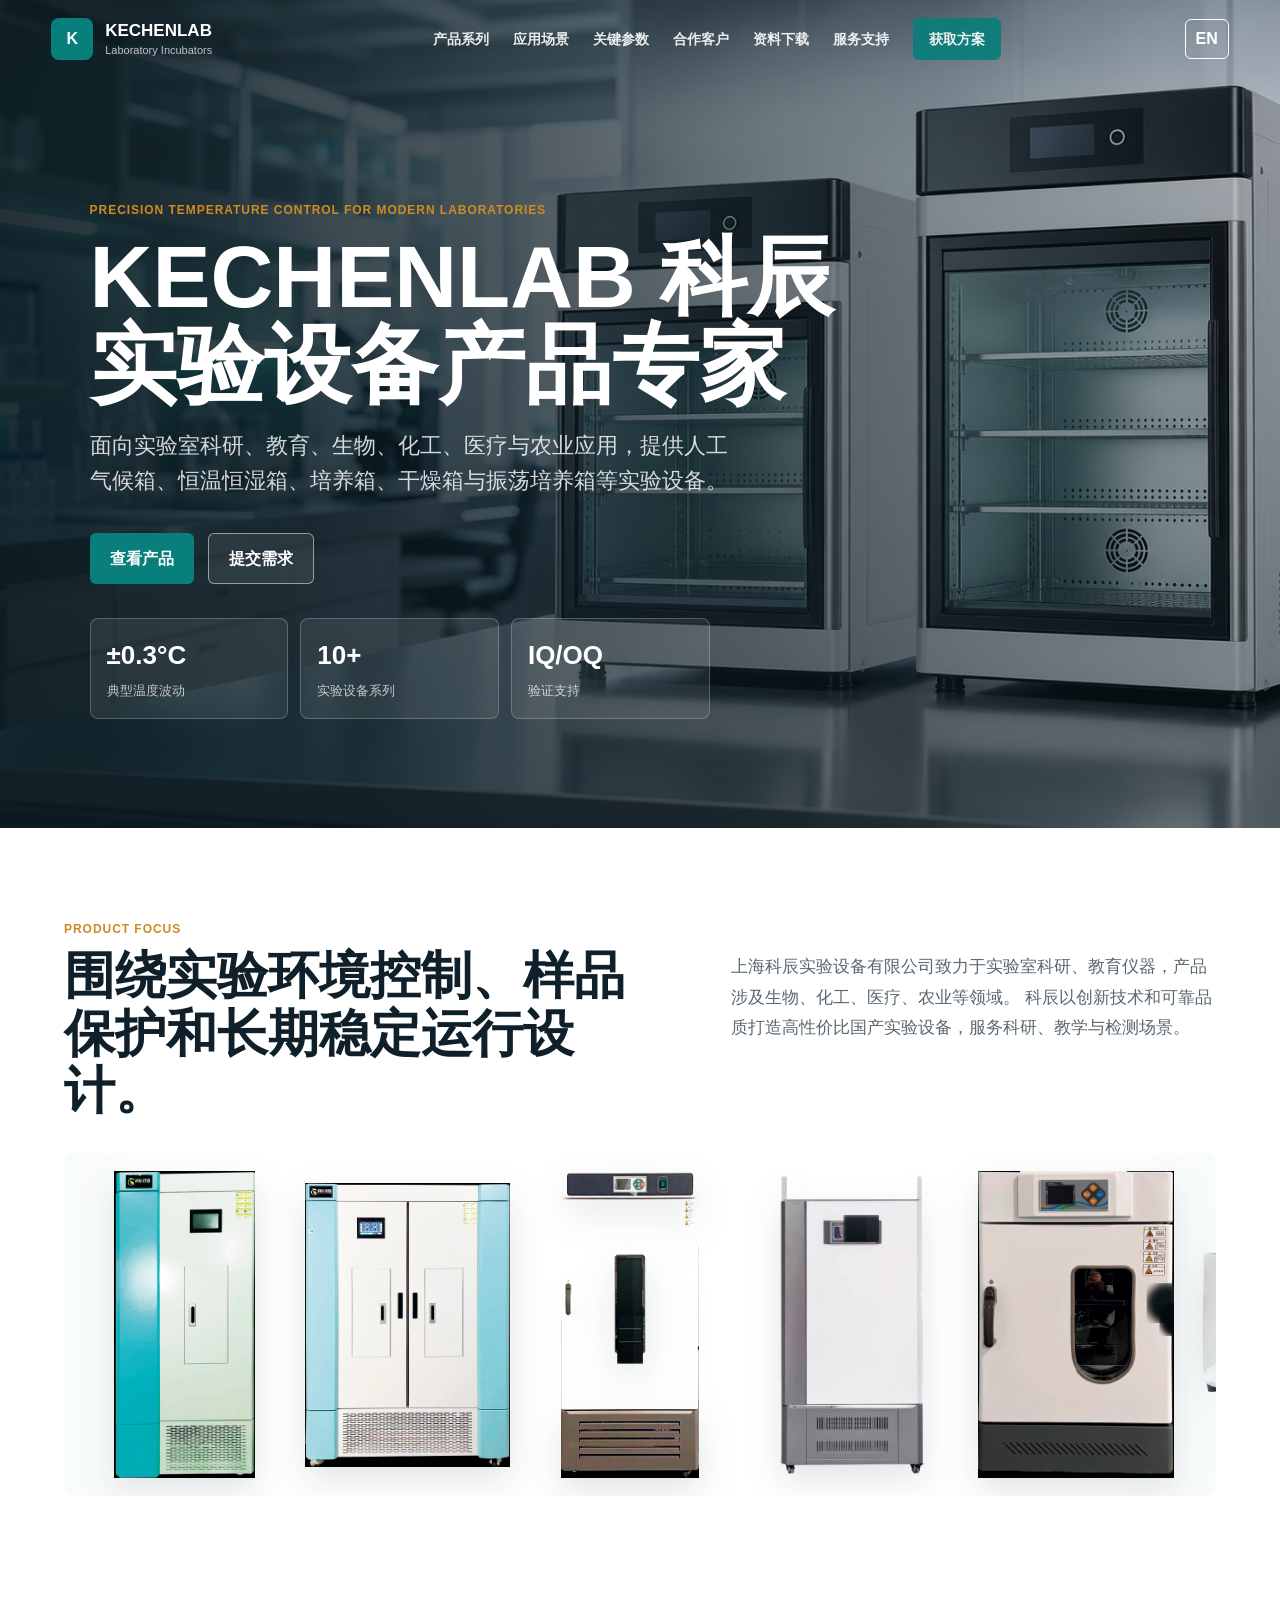
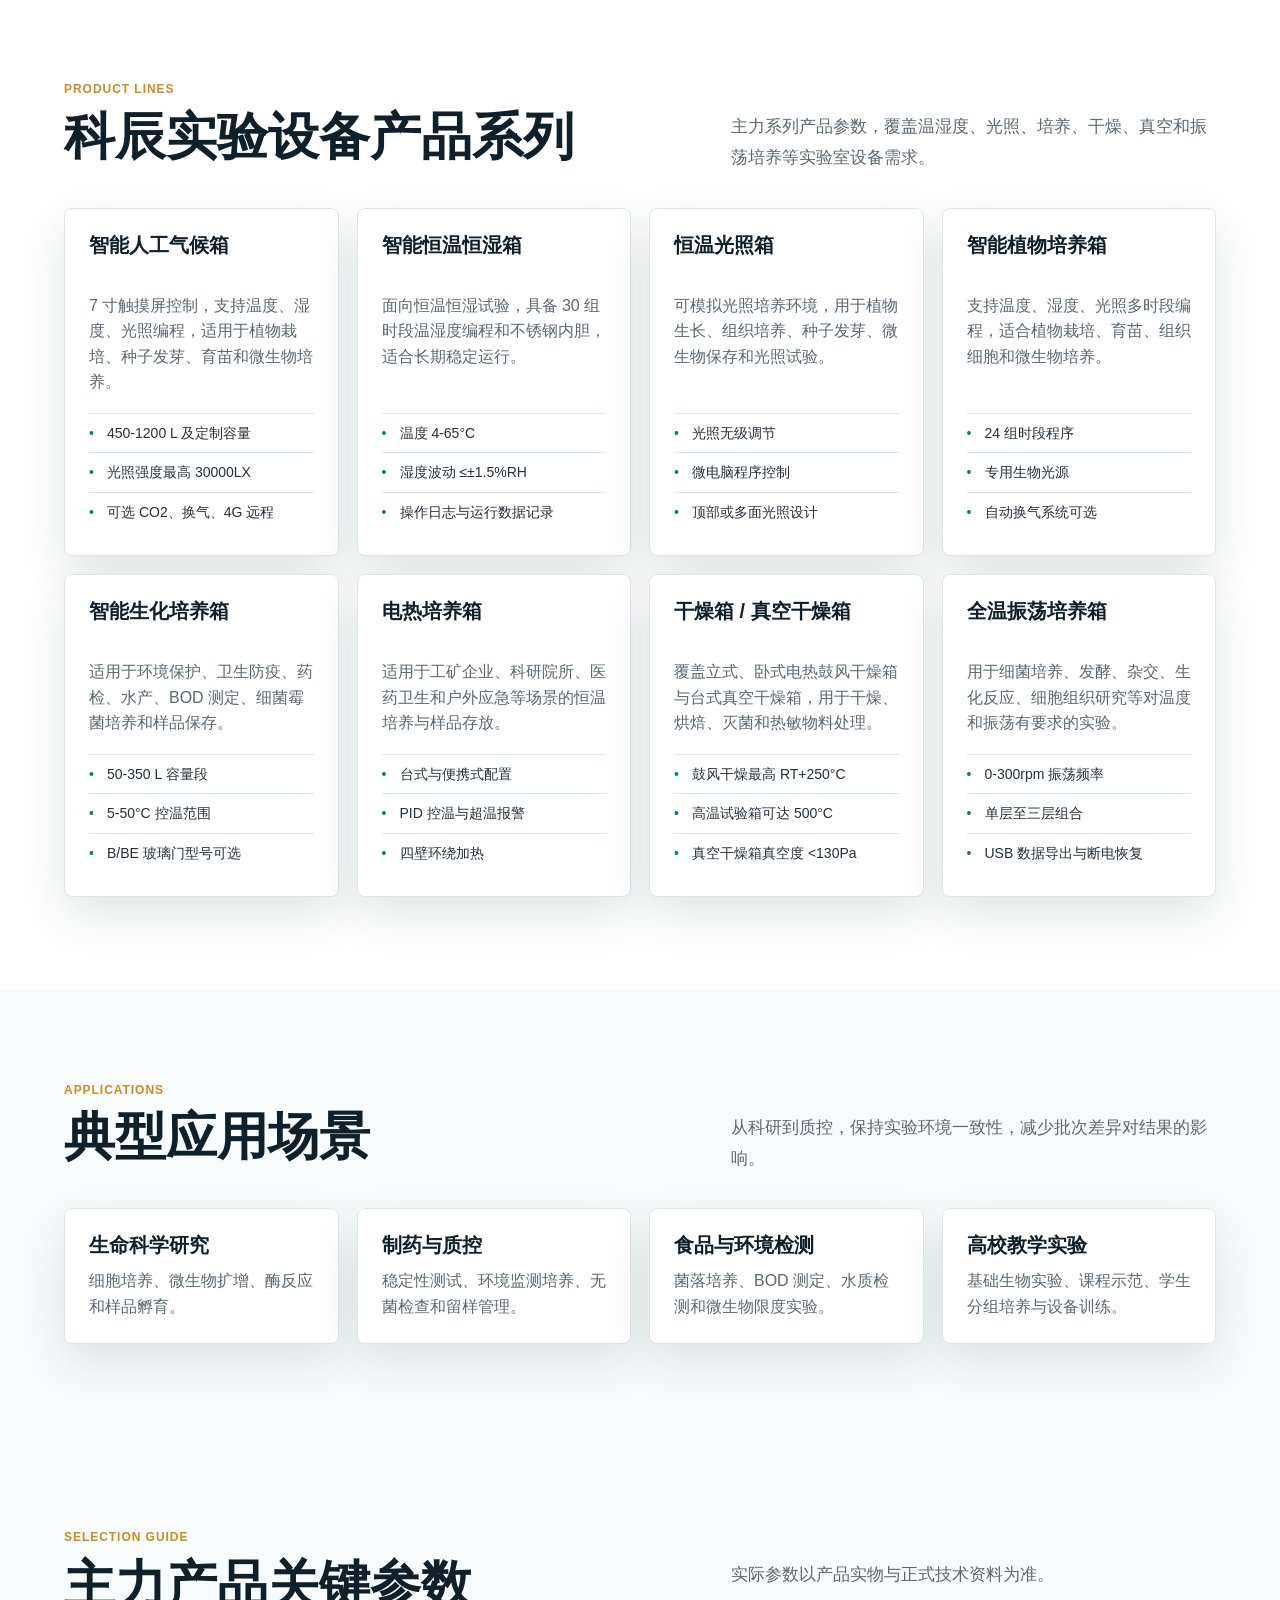
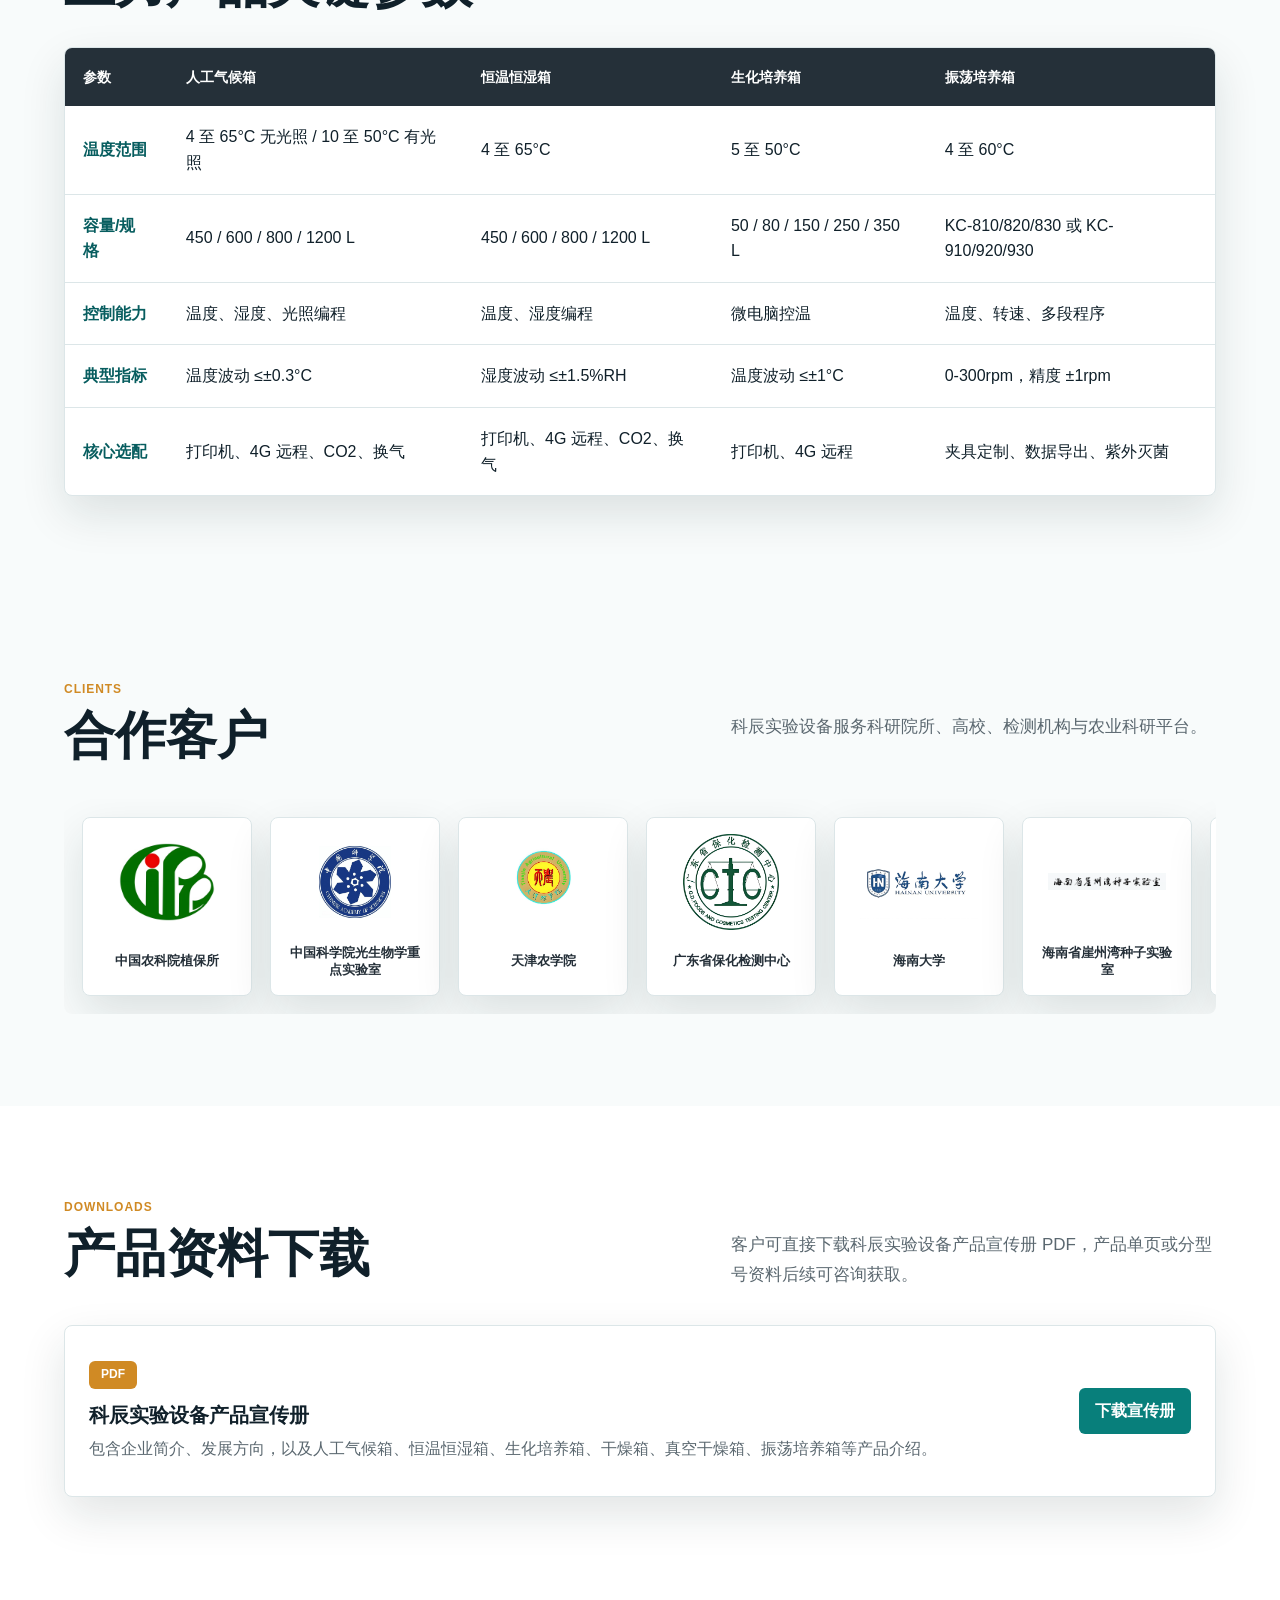
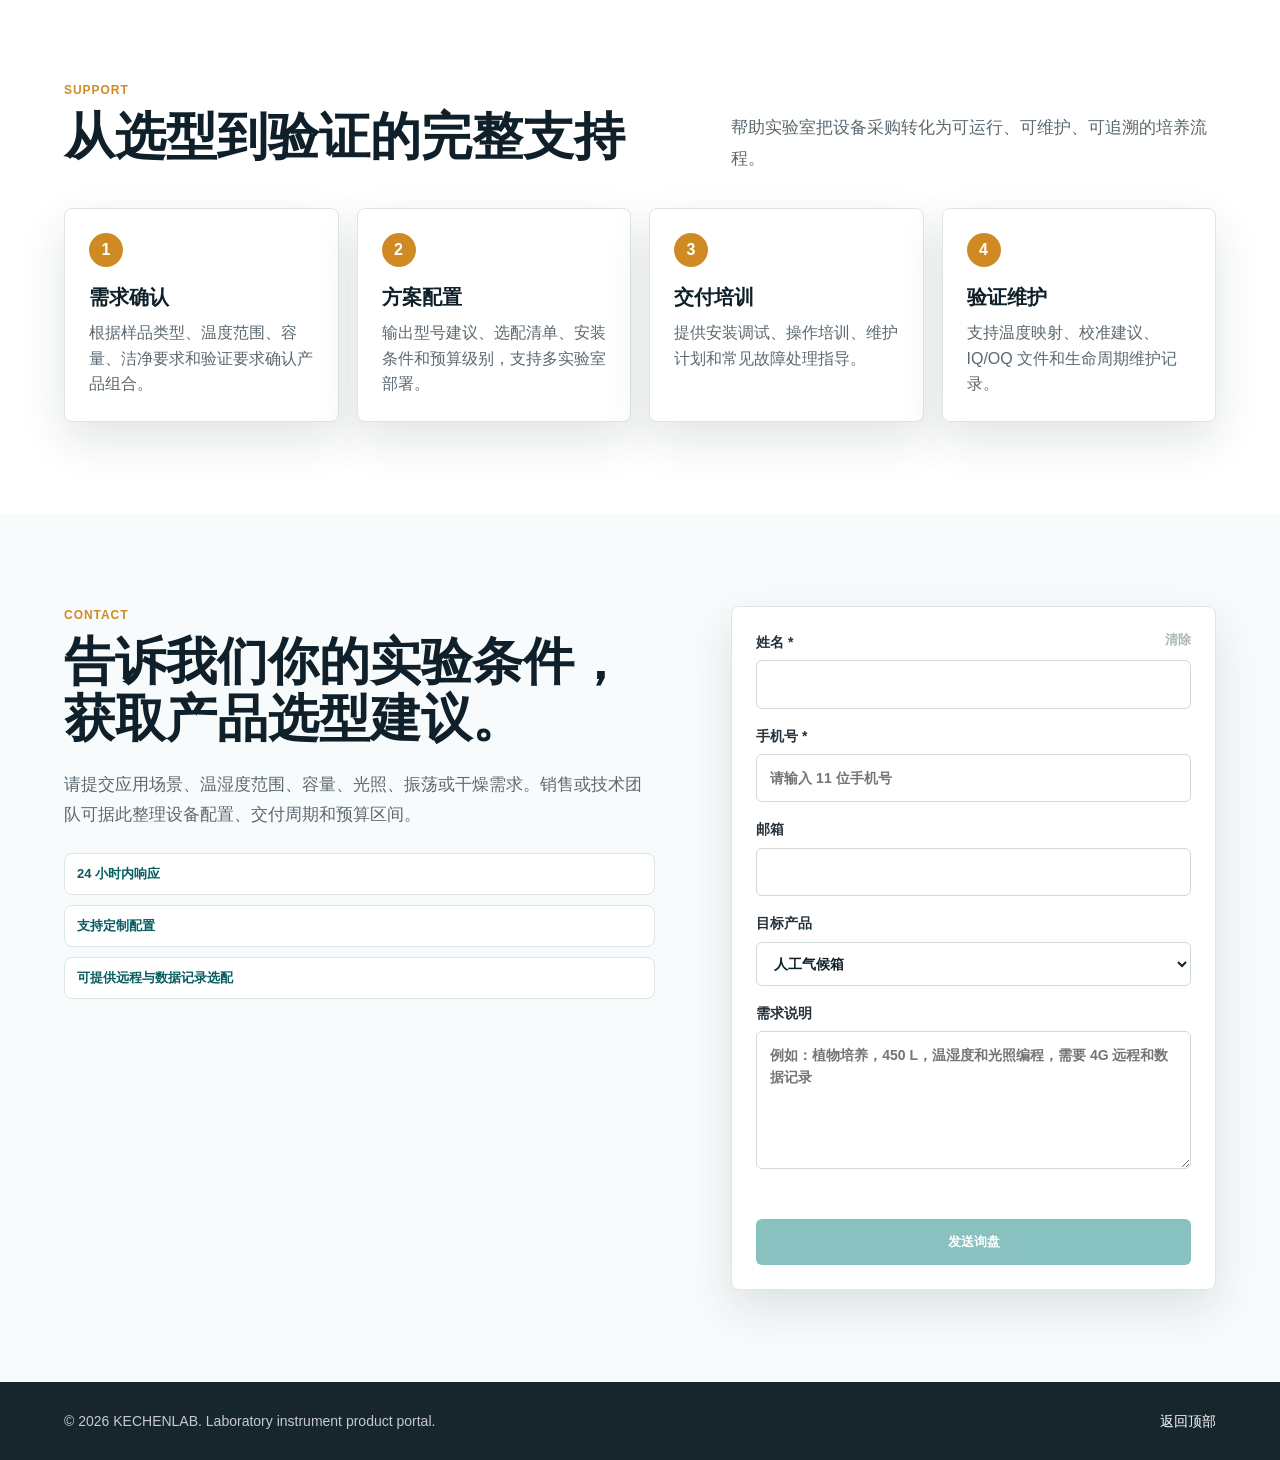
==== commit 12b2d7ed: "Update product page section order" ====
--- a/index.html
+++ b/index.html
@@ -8,7 +8,7 @@
       name="description"
       content="KECHENLAB 实验设备产品专家，展示恒温培养箱、CO2 培养箱、霉菌培养箱、生化培养箱等实验室温控设备。"
     >
-    <link rel="stylesheet" href="styles.css?v=20260701-11">
+    <link rel="stylesheet" href="styles.css?v=20260701-17">
   </head>
   <body>
     <header class="site-header" data-header>
@@ -106,41 +106,13 @@
         </div>
       </section>
 
-      <section class="section" id="applications" aria-labelledby="applications-title">
-        <div class="section-heading">
-          <div>
-            <div class="section-kicker">Applications</div>
-            <h2 id="applications-title">典型应用场景</h2>
-          </div>
-          <p>从科研到质控，保持实验环境一致性，减少批次差异对结果的影响。</p>
-        </div>
-        <div class="application-grid">
-          <article>
-            <h3>生命科学研究</h3>
-            <p>细胞培养、微生物扩增、酶反应和样品孵育。</p>
-          </article>
-          <article>
-            <h3>制药与质控</h3>
-            <p>稳定性测试、环境监测培养、无菌检查和留样管理。</p>
-          </article>
-          <article>
-            <h3>食品与环境检测</h3>
-            <p>菌落培养、BOD 测定、水质检测和微生物限度实验。</p>
-          </article>
-          <article>
-            <h3>高校教学实验</h3>
-            <p>基础生物实验、课程示范、学生分组培养与设备训练。</p>
-          </article>
-        </div>
-      </section>
-
       <section class="band products" id="products" aria-labelledby="products-title">
         <div class="section-heading">
           <div>
             <div class="section-kicker">Product Lines</div>
             <h2 id="products-title">科辰实验设备产品系列</h2>
           </div>
-          <p>根据产品宣传册提炼主力系列，覆盖温湿度、光照、培养、干燥、真空和振荡培养等实验室设备需求。</p>
+          <p>主力系列产品参数，覆盖温湿度、光照、培养、干燥、真空和振荡培养等实验室设备需求。</p>
         </div>
 
         <div class="product-grid">
@@ -215,6 +187,34 @@
               <li>单层至三层组合</li>
               <li>USB 数据导出与断电恢复</li>
             </ul>
+          </article>
+        </div>
+      </section>
+
+      <section class="section" id="applications" aria-labelledby="applications-title">
+        <div class="section-heading">
+          <div>
+            <div class="section-kicker">Applications</div>
+            <h2 id="applications-title">典型应用场景</h2>
+          </div>
+          <p>从科研到质控，保持实验环境一致性，减少批次差异对结果的影响。</p>
+        </div>
+        <div class="application-grid">
+          <article>
+            <h3>生命科学研究</h3>
+            <p>细胞培养、微生物扩增、酶反应和样品孵育。</p>
+          </article>
+          <article>
+            <h3>制药与质控</h3>
+            <p>稳定性测试、环境监测培养、无菌检查和留样管理。</p>
+          </article>
+          <article>
+            <h3>食品与环境检测</h3>
+            <p>菌落培养、BOD 测定、水质检测和微生物限度实验。</p>
+          </article>
+          <article>
+            <h3>高校教学实验</h3>
+            <p>基础生物实验、课程示范、学生分组培养与设备训练。</p>
           </article>
         </div>
       </section>
@@ -277,6 +277,76 @@
               </tr>
             </tbody>
           </table>
+        </div>
+      </section>
+
+      <section class="section clients" id="clients" aria-labelledby="clients-title">
+        <div class="section-heading">
+          <div>
+            <div class="section-kicker">Clients</div>
+            <h2 id="clients-title">合作客户</h2>
+          </div>
+          <p>科辰实验设备服务科研院所、高校、检测机构与农业科研平台。</p>
+        </div>
+        <div class="client-marquee">
+          <div class="client-marquee-track">
+          <article class="client-card">
+            <img src="assets/clients/caas-plant-protection.jfif" alt="中国农科院植保所">
+            <span>中国农科院植保所</span>
+          </article>
+          <article class="client-card">
+            <img src="assets/clients/cas-photobiology-lab.jfif" alt="中国科学院光生物学重点实验室">
+            <span>中国科学院光生物学重点实验室</span>
+          </article>
+          <article class="client-card">
+            <img src="assets/clients/tianjin-agricultural-university.jfif" alt="天津农学院">
+            <span>天津农学院</span>
+          </article>
+          <article class="client-card">
+            <img src="assets/clients/guangdong-testing-center.jfif" alt="广东省保化检测中心">
+            <span>广东省保化检测中心</span>
+          </article>
+          <article class="client-card">
+            <img src="assets/clients/hainan-university.jfif" alt="海南大学">
+            <span>海南大学</span>
+          </article>
+          <article class="client-card">
+            <img src="assets/clients/yazhou-bay-seed-lab.png" alt="海南省崖州湾种子实验室">
+            <span>海南省崖州湾种子实验室</span>
+          </article>
+          <article class="client-card">
+            <img src="assets/clients/nwafu.jfif" alt="西北农林科技大学">
+            <span>西北农林科技大学</span>
+          </article>
+          <article class="client-card" aria-hidden="true">
+            <img src="assets/clients/caas-plant-protection.jfif" alt="">
+            <span>中国农科院植保所</span>
+          </article>
+          <article class="client-card" aria-hidden="true">
+            <img src="assets/clients/cas-photobiology-lab.jfif" alt="">
+            <span>中国科学院光生物学重点实验室</span>
+          </article>
+          <article class="client-card" aria-hidden="true">
+            <img src="assets/clients/tianjin-agricultural-university.jfif" alt="">
+            <span>天津农学院</span>
+          </article>
+          <article class="client-card" aria-hidden="true">
+            <img src="assets/clients/guangdong-testing-center.jfif" alt="">
+            <span>广东省保化检测中心</span>
+          </article>
+          <article class="client-card" aria-hidden="true">
+            <img src="assets/clients/hainan-university.jfif" alt="">
+            <span>海南大学</span>
+          </article>
+          <article class="client-card" aria-hidden="true">
+            <img src="assets/clients/yazhou-bay-seed-lab.png" alt="">
+            <span>海南省崖州湾种子实验室</span>
+          </article>
+          <article class="client-card" aria-hidden="true">
+            <img src="assets/clients/nwafu.jfif" alt="">
+            <span>西北农林科技大学</span>
+          </article>
+          </div>
         </div>
       </section>
 
@@ -297,76 +367,6 @@
             </div>
             <a class="download-link" href="downloads/kechen-product-brochure.pdf" download>下载宣传册</a>
           </article>
-        </div>
-      </section>
-
-      <section class="section clients" id="clients" aria-labelledby="clients-title">
-        <div class="section-heading">
-          <div>
-            <div class="section-kicker">Clients</div>
-            <h2 id="clients-title">合作客户</h2>
-          </div>
-          <p>科辰实验设备服务科研院所、高校、检测机构与农业科研平台。</p>
-        </div>
-        <div class="client-marquee">
-          <div class="client-marquee-track">
-          <article class="client-card">
-            <img src="assets/clients/caas-plant-protection.jfif" alt="中国农科院植保所">
-            <span>中国农科院植保所</span>
-          </article>
-          <article class="client-card">
-            <img src="assets/clients/cas-photobiology-lab.jfif" alt="中国科学院光生物学重点实验室">
-            <span>中国科学院光生物学重点实验室</span>
-          </article>
-          <article class="client-card">
-            <img src="assets/clients/tianjin-agricultural-university.jfif" alt="天津农学院">
-            <span>天津农学院</span>
-          </article>
-          <article class="client-card">
-            <img src="assets/clients/guangdong-testing-center.jfif" alt="广东省保化检测中心">
-            <span>广东省保化检测中心</span>
-          </article>
-          <article class="client-card">
-            <img src="assets/clients/hainan-university.jfif" alt="海南大学">
-            <span>海南大学</span>
-          </article>
-          <article class="client-card">
-            <img src="assets/clients/yazhou-bay-seed-lab.png" alt="海南省崖州湾种子实验室">
-            <span>海南省崖州湾种子实验室</span>
-          </article>
-          <article class="client-card">
-            <img src="assets/clients/nwafu.jfif" alt="西北农林科技大学">
-            <span>西北农林科技大学</span>
-          </article>
-          <article class="client-card" aria-hidden="true">
-            <img src="assets/clients/caas-plant-protection.jfif" alt="">
-            <span>中国农科院植保所</span>
-          </article>
-          <article class="client-card" aria-hidden="true">
-            <img src="assets/clients/cas-photobiology-lab.jfif" alt="">
-            <span>中国科学院光生物学重点实验室</span>
-          </article>
-          <article class="client-card" aria-hidden="true">
-            <img src="assets/clients/tianjin-agricultural-university.jfif" alt="">
-            <span>天津农学院</span>
-          </article>
-          <article class="client-card" aria-hidden="true">
-            <img src="assets/clients/guangdong-testing-center.jfif" alt="">
-            <span>广东省保化检测中心</span>
-          </article>
-          <article class="client-card" aria-hidden="true">
-            <img src="assets/clients/hainan-university.jfif" alt="">
-            <span>海南大学</span>
-          </article>
-          <article class="client-card" aria-hidden="true">
-            <img src="assets/clients/yazhou-bay-seed-lab.png" alt="">
-            <span>海南省崖州湾种子实验室</span>
-          </article>
-          <article class="client-card" aria-hidden="true">
-            <img src="assets/clients/nwafu.jfif" alt="">
-            <span>西北农林科技大学</span>
-          </article>
-          </div>
         </div>
       </section>
 
@@ -459,6 +459,6 @@
       <a href="#top">返回顶部</a>
     </footer>
 
-    <script src="script.js?v=20260701-11"></script>
+    <script src="script.js?v=20260701-17"></script>
   </body>
 </html>
--- a/styles.css
+++ b/styles.css
@@ -382,6 +382,7 @@
   border-radius: 8px;
   background:
     linear-gradient(90deg, #f8fbfb 0%, rgba(248, 251, 251, 0) 9%, rgba(248, 251, 251, 0) 91%, #f8fbfb 100%);
+  user-select: none;
 }
 
 .focus-marquee-track {
@@ -608,6 +609,7 @@
   margin: 34px auto 0;
   overflow: hidden;
   border-radius: 8px;
+  user-select: none;
 }
 
 .client-marquee-track {
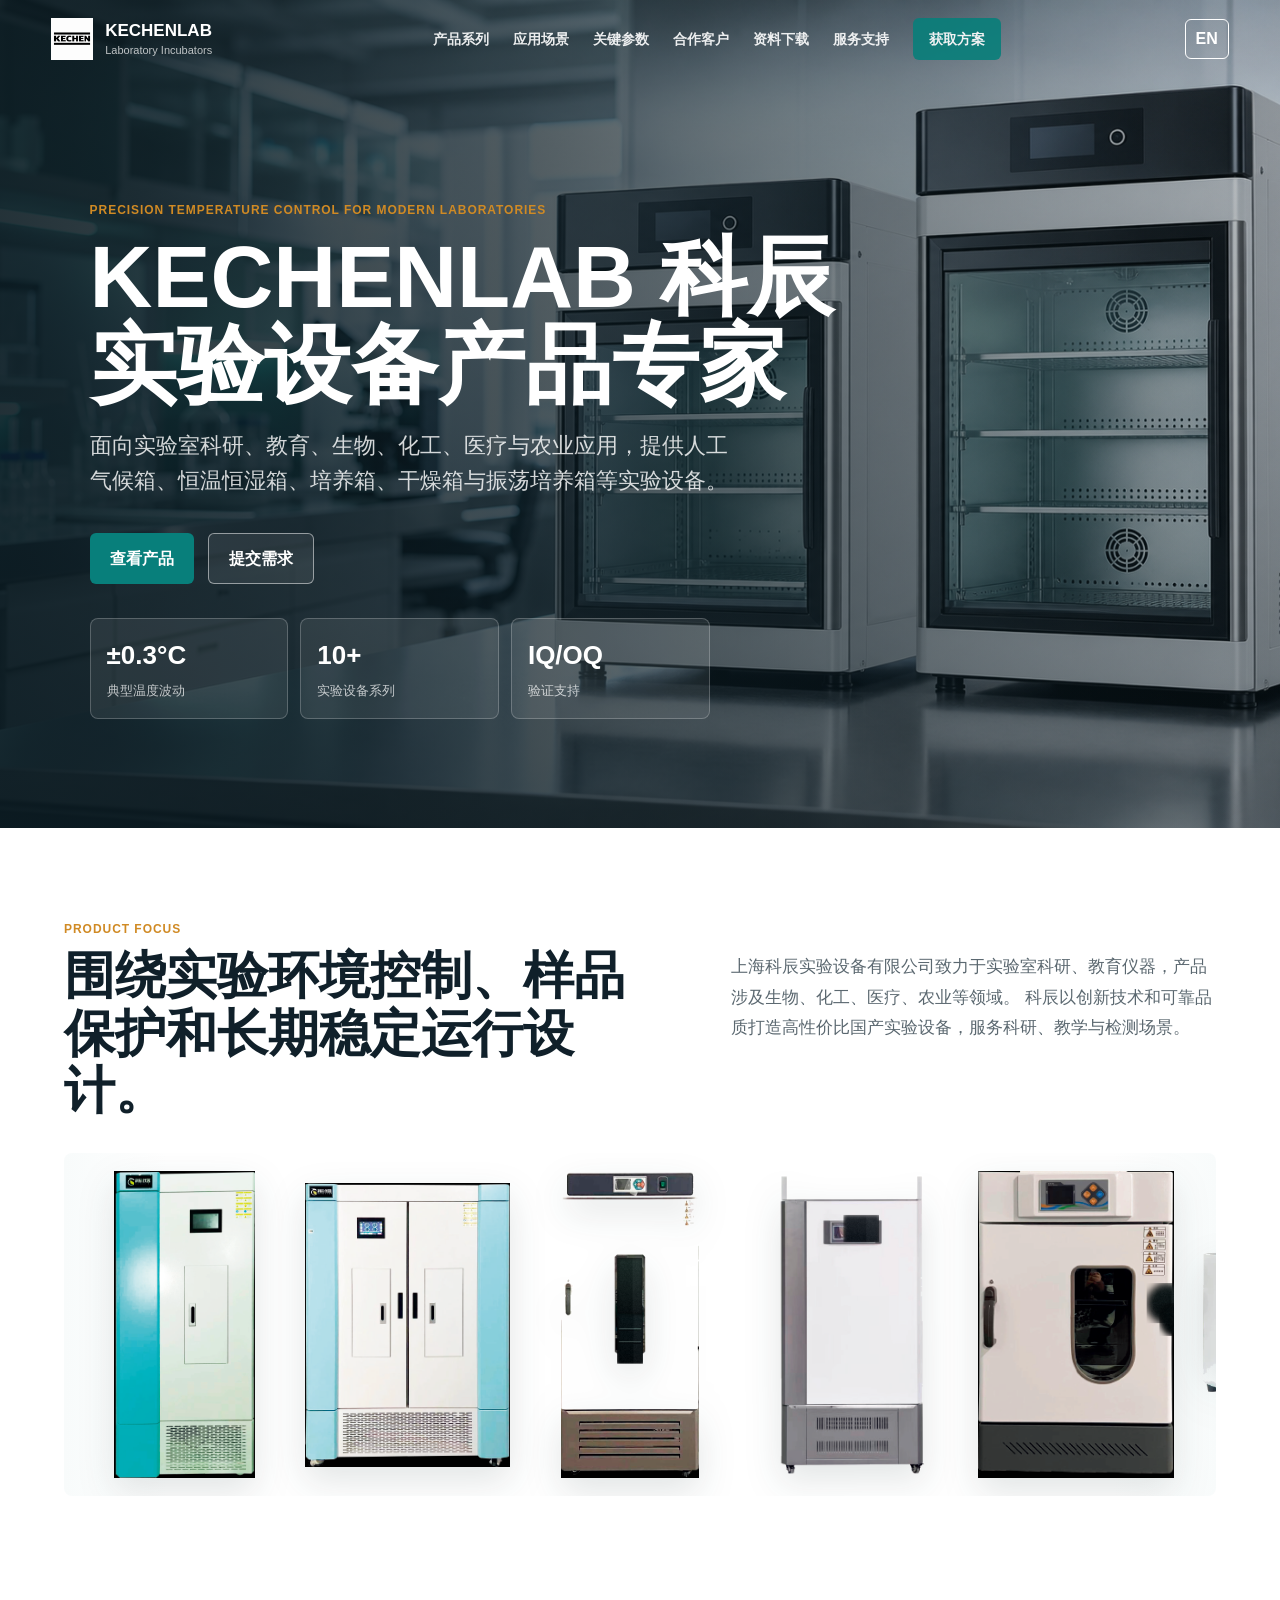
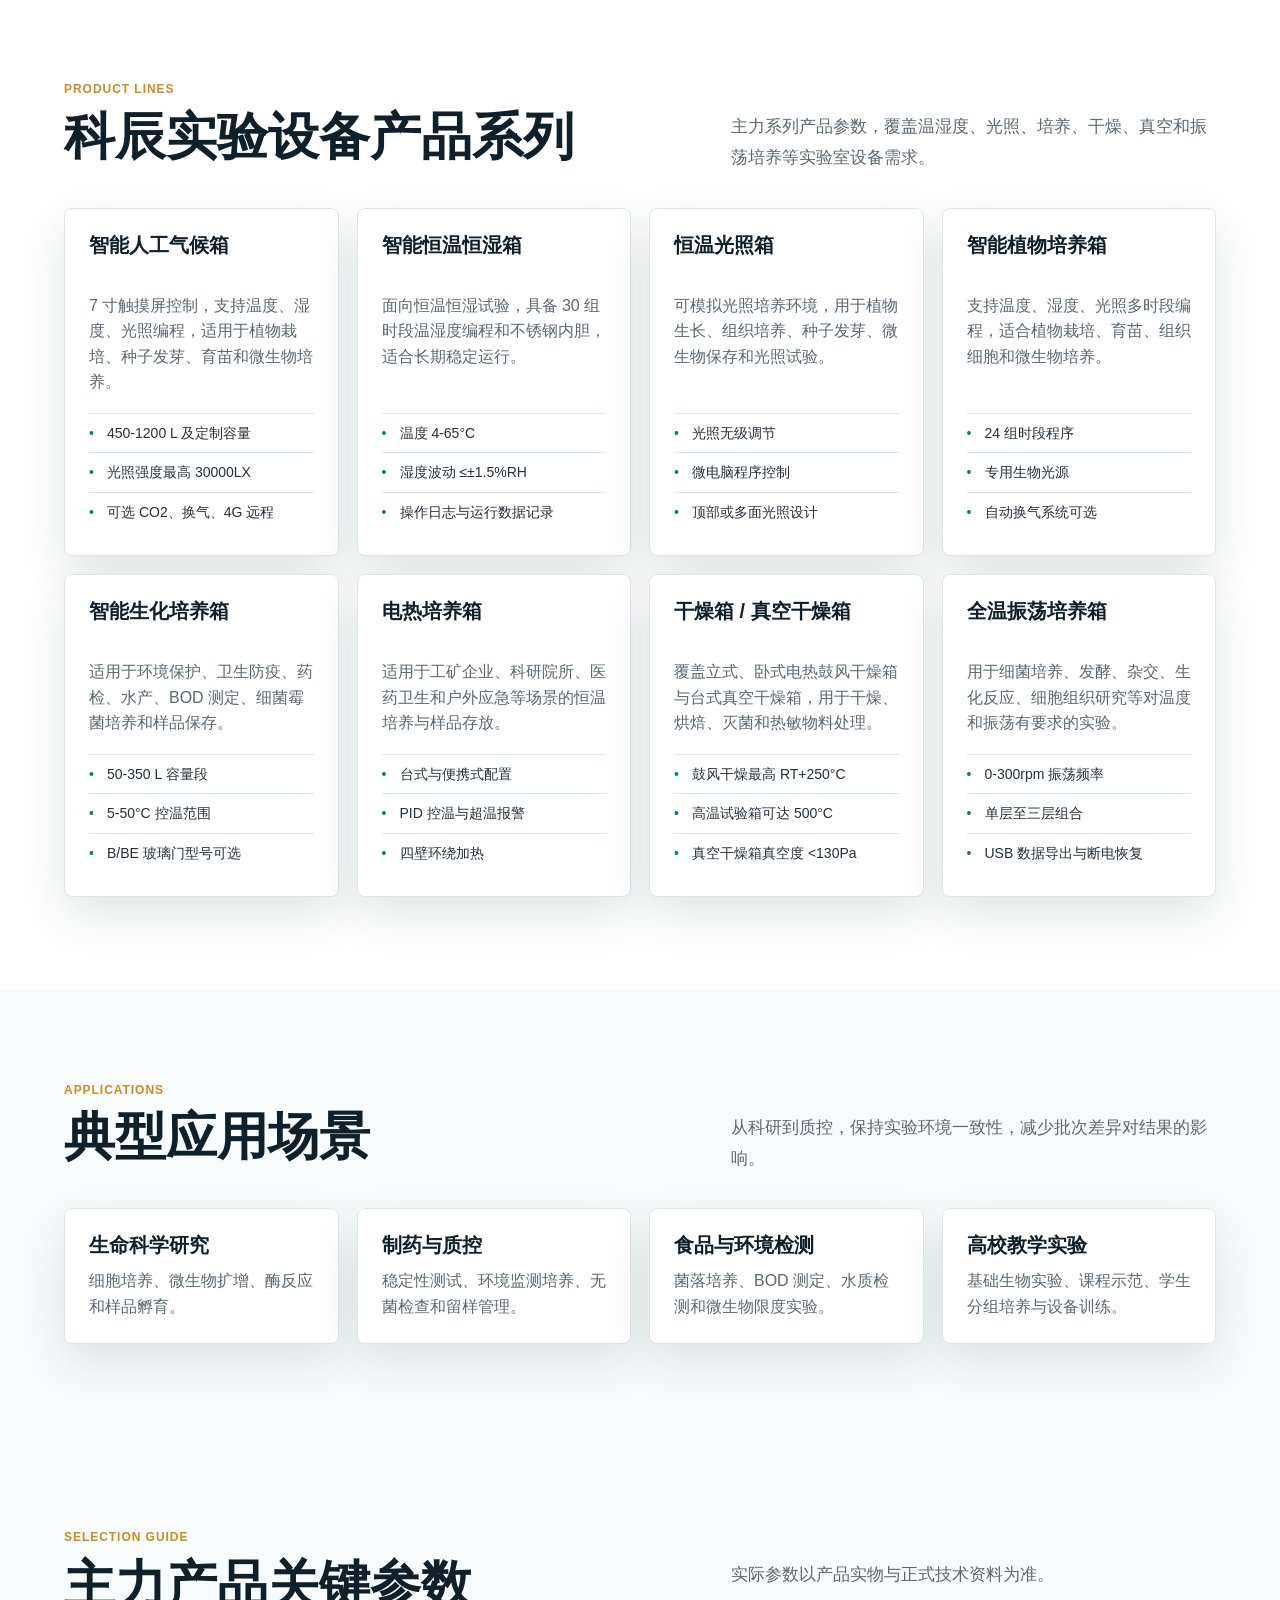
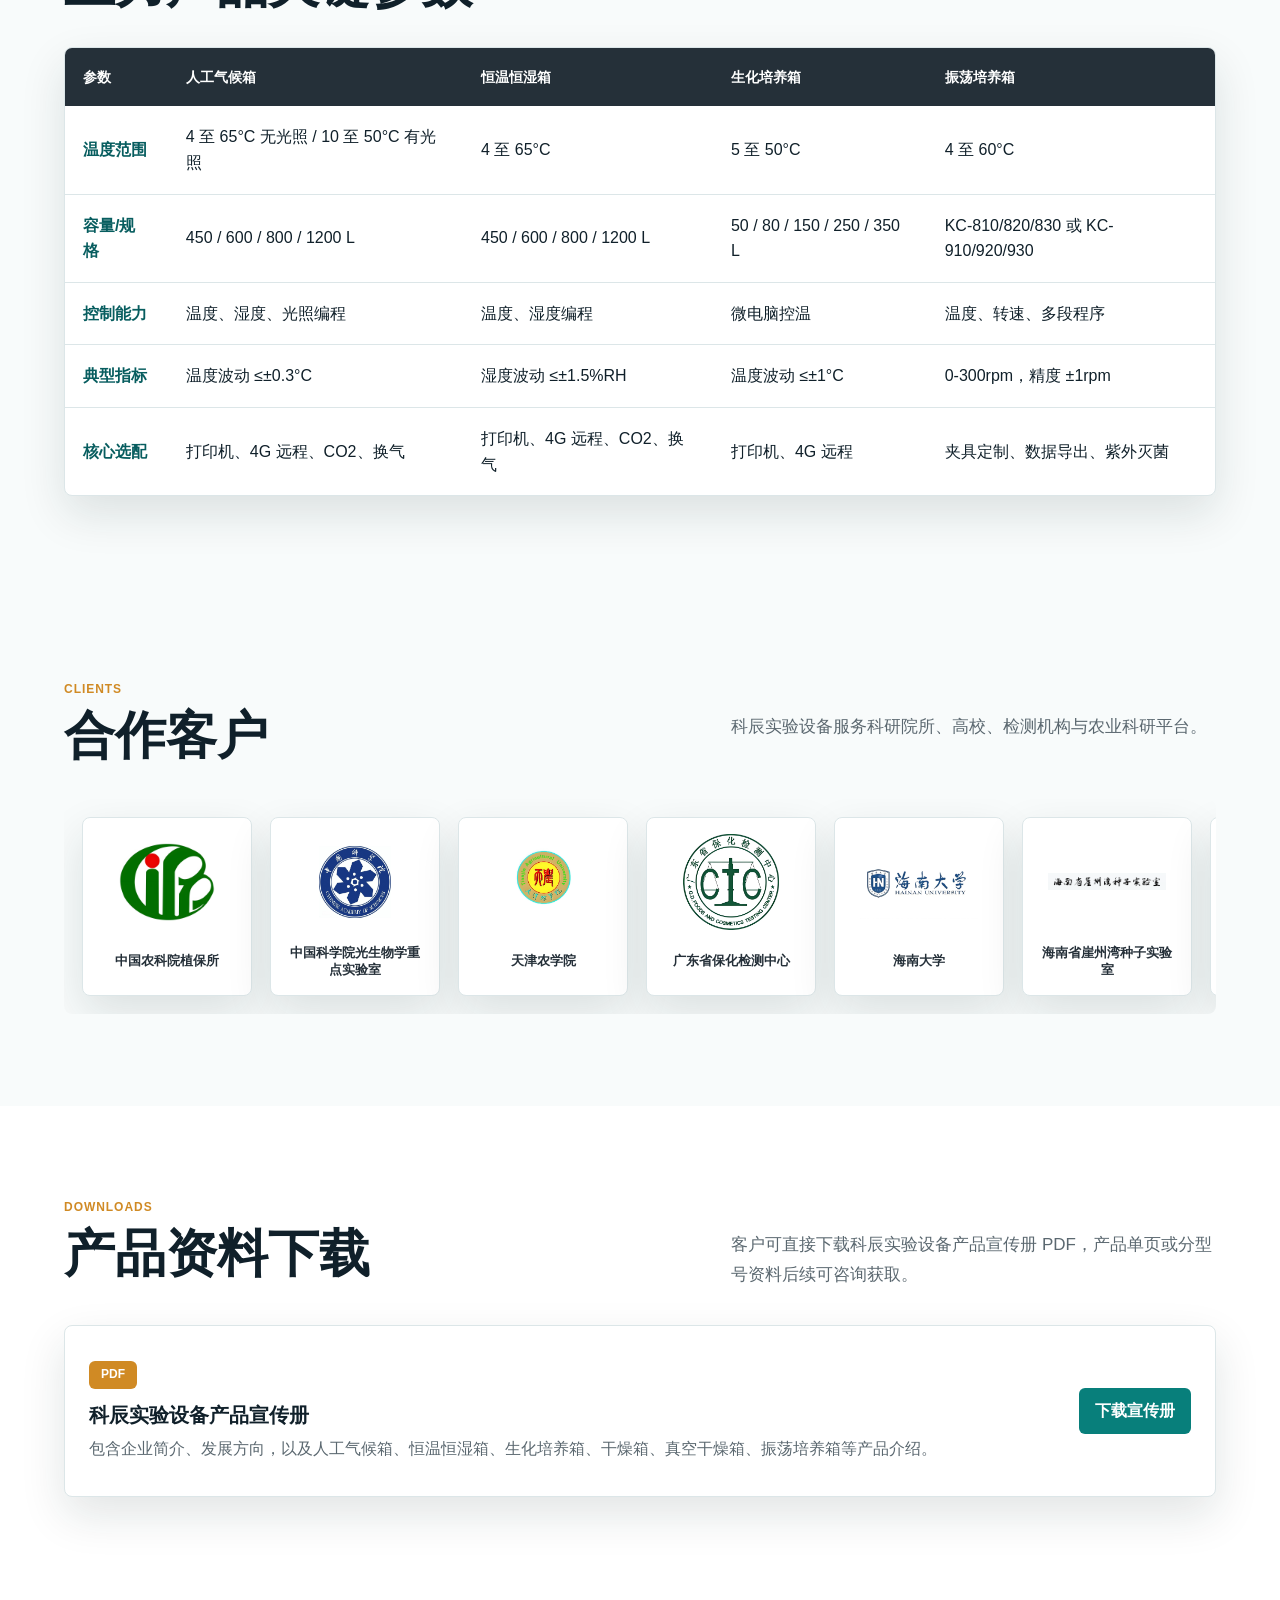
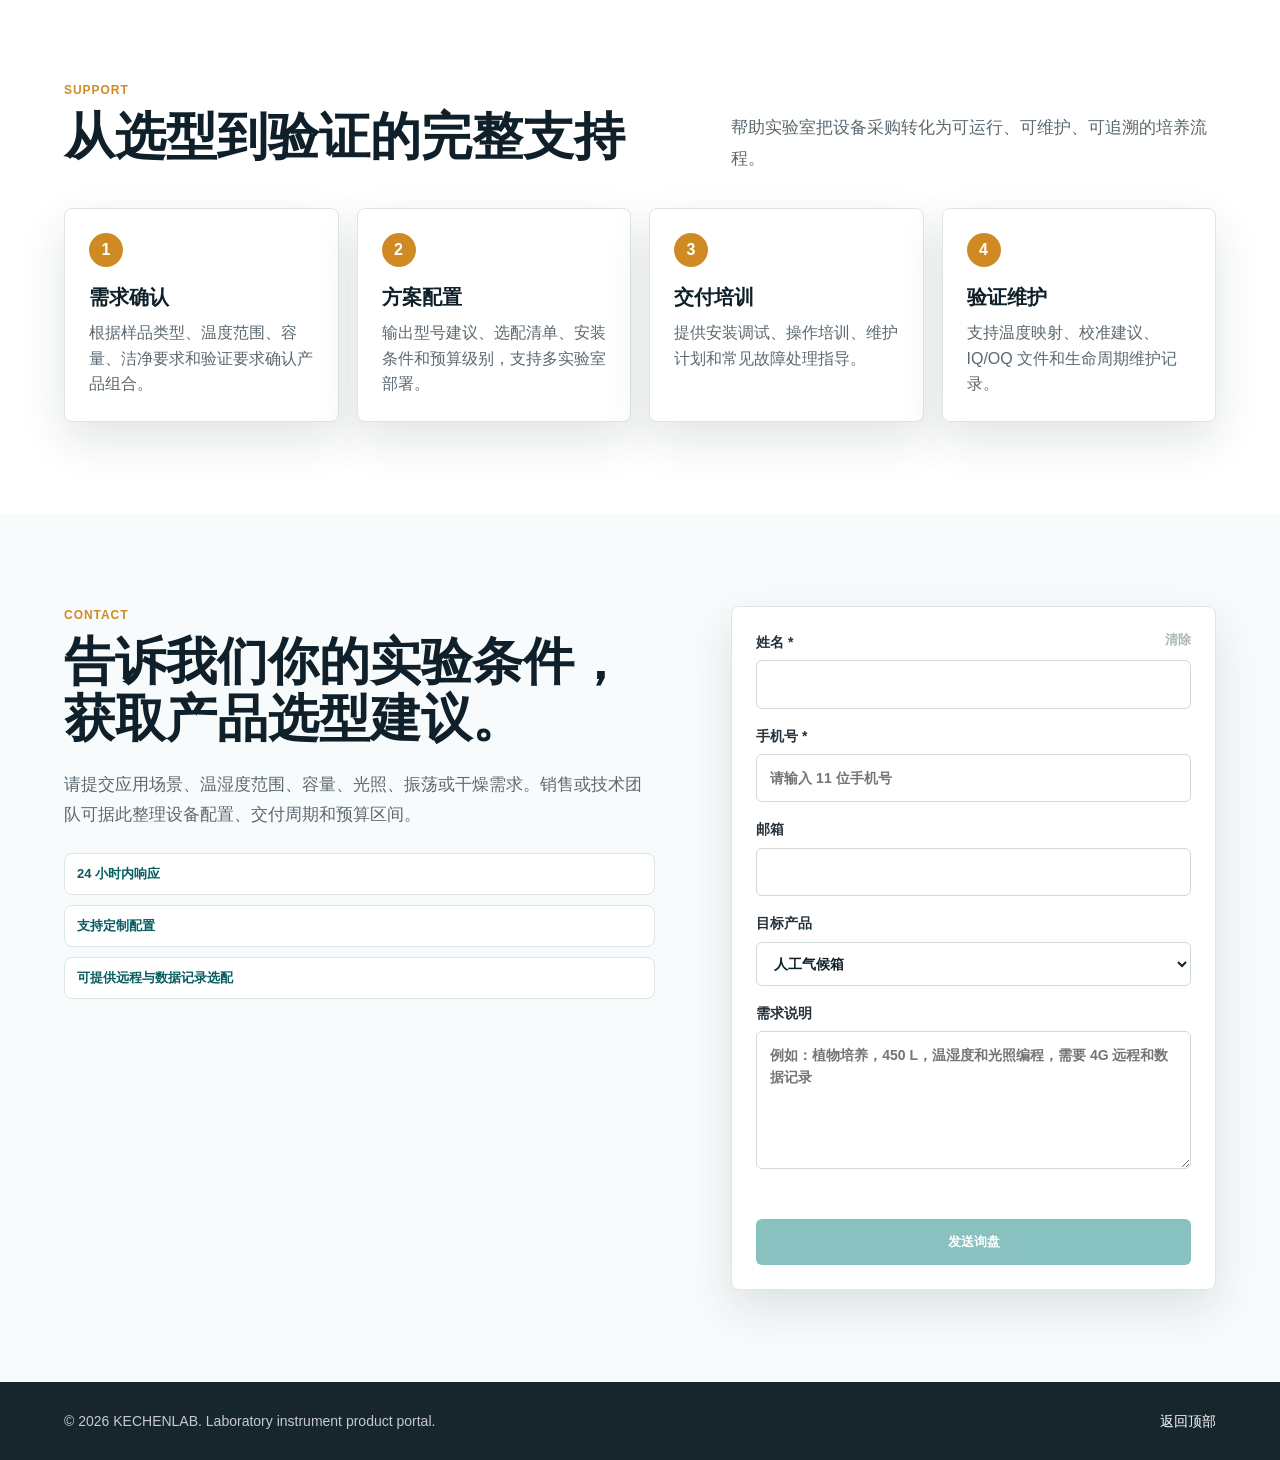
==== commit 42262053: "Use KECHEN logo in header" ====
--- a/index.html
+++ b/index.html
@@ -13,7 +13,7 @@
   <body>
     <header class="site-header" data-header>
       <a class="brand" href="#top" aria-label="KECHENLAB 首页">
-        <span class="brand-mark">K</span>
+        <img class="brand-mark" src="assets/KECHEN.png" alt="KECHEN logo" width="42" height="42">
         <span>
           <strong>KECHENLAB</strong>
           <small>Laboratory Incubators</small>
--- a/styles.css
+++ b/styles.css
@@ -78,14 +78,11 @@
 }
 
 .brand-mark {
-  display: grid;
+  display: block;
   width: 42px;
   height: 42px;
-  place-items: center;
-  border-radius: 8px;
-  color: #fff;
-  background: var(--teal);
-  font-weight: 800;
+  object-fit: contain;
+  flex: 0 0 auto;
 }
 
 .brand strong,
